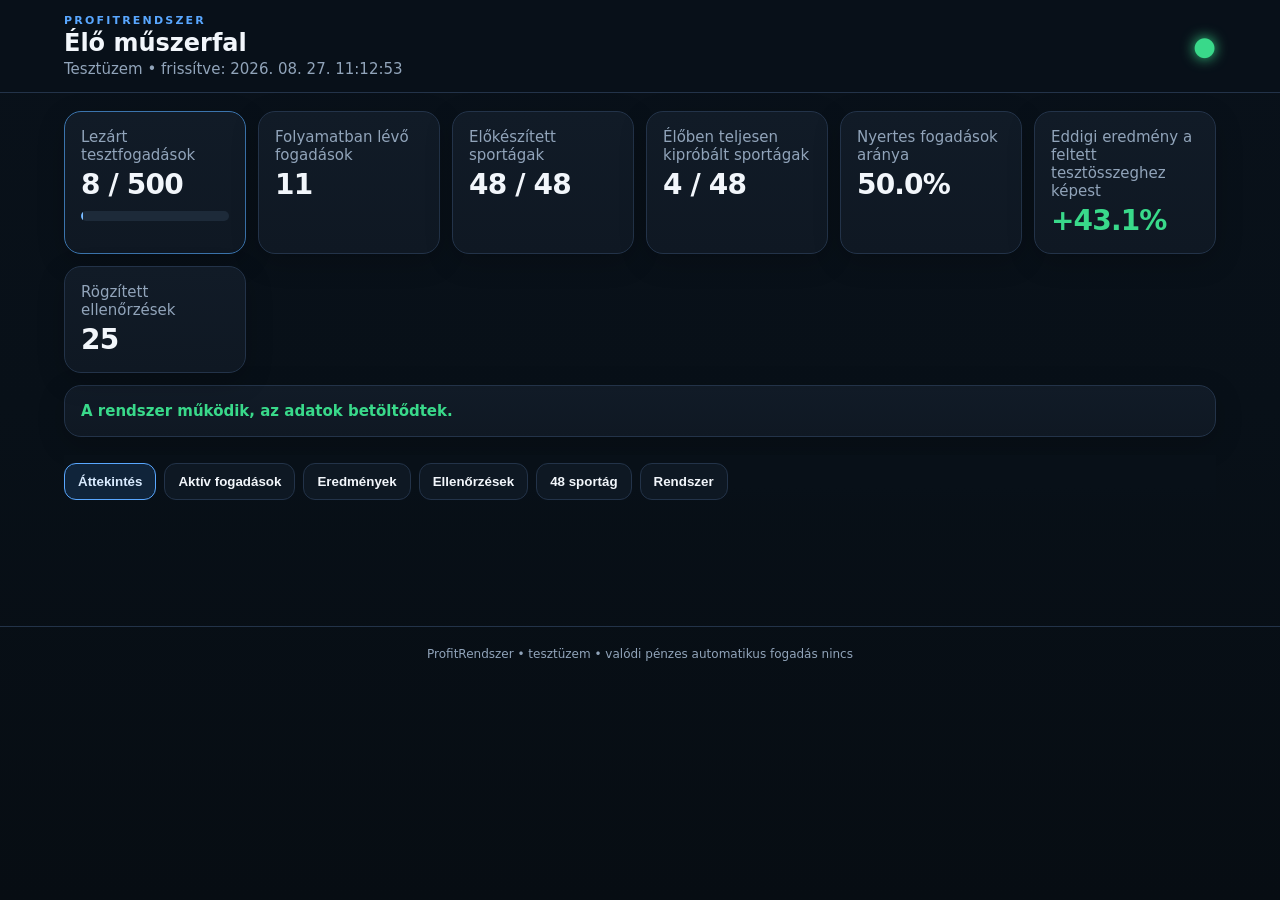
==== index.html @ f00d58d4 "Web műszerfal cache frissítés v6" ====
<!doctype html>
<html lang="hu"><head><meta charset="utf-8"><meta name="viewport" content="width=device-width,initial-scale=1,viewport-fit=cover"><meta name="theme-color" content="#0b1017"><meta name="apple-mobile-web-app-capable" content="yes"><meta name="apple-mobile-web-app-status-bar-style" content="black-translucent"><meta name="apple-mobile-web-app-title" content="ProfitRendszer"><title>ProfitRendszer</title><link rel="manifest" href="manifest.webmanifest"><link rel="stylesheet" href="style.css?v=6"></head><body>
<header class="topbar"><div><div class="eyebrow">PROFITRENDSZER</div><h1>Élő műszerfal</h1><div class="muted">Tesztüzem • <span id="frissites">adatok betöltése…</span></div></div><div id="rendszerjelzo" class="statusdot">●</div></header><main>
<section class="hero active" id="attekintes"><div class="grid stats"><div class="card accent"><div class="muted">Lezárt tesztfogadások</div><div class="value" id="minta">0 / 500</div><div class="bar"><i id="bar" style="width:0%"></i></div></div><div class="card"><div class="muted">Folyamatban lévő fogadások</div><div class="value" id="nyitott">0</div></div><div class="card"><div class="muted">Előkészített sportágak</div><div class="value" id="sport48">48 / 48</div></div><div class="card"><div class="muted">Élőben teljesen kipróbált sportágak</div><div class="value" id="sportelo">2 / 48</div></div><div class="card"><div class="muted">Nyertes fogadások aránya</div><div class="value" id="talalat">–</div></div><div class="card"><div class="muted">Eddigi eredmény a feltett tesztösszeghez képest</div><div class="value" id="penz">–</div></div><div class="card"><div class="muted">Rögzített ellenőrzések</div><div class="value" id="meresdb">0</div></div></div><div class="card notice" id="foallapot">Adatok betöltése…</div></section>
<nav class="tabs"><button class="active" data-tab="attekintes">Áttekintés</button><button data-tab="mai">Aktív fogadások</button><button data-tab="eredmeny">Eredmények</button><button data-tab="ido">Ellenőrzések</button><button data-tab="sportok">48 sportág</button><button data-tab="rendszer">Rendszer</button></nav>
<section id="mai"><div class="sectionhead"><h2>Aktív tesztfogadások</h2></div><div id="kartyak" class="bets"></div></section>
<section id="eredmeny"><div class="grid"><div class="card"><div class="muted">Nyertes</div><div class="value ok" id="nyert">0</div></div><div class="card"><div class="muted">Vesztes</div><div class="value bad" id="vesztett">0</div></div><div class="card"><div class="muted">Lezárt</div><div class="value" id="lezart">0</div></div><div class="card"><div class="muted">Még szükséges az 500-hoz</div><div class="value" id="hatra">500</div></div></div><div class="card spaced"><h2>500 fogadásos próba</h2><p class="muted" id="validacio"></p></div><div class="card spaced"><h2>Lezárt tesztfogadások</h2><div id="lezartlista"></div></div></section>
<section id="ido"><div class="card"><h2>Ellenőrzések a kezdés előtt</h2><div class="timeline" id="timeline"></div><p class="muted mini" id="meresosszefoglalo"></p><div id="mereslista"></div></div></section>
<section id="sportok"><div class="card"><h2>48 sportág készültsége</h2><div id="sportosszefoglalo" class="grid"></div><div id="sportlista48"></div></div></section>
<section id="rendszer"><div class="grid"><div class="card"><h2>Rendszer állapota</h2><div class="value ok" id="statusz">BETÖLTÉS</div><p class="muted" id="megjegyzes"></p></div><div class="card"><h2>A próbában már szereplő sportágak</h2><div class="value" id="sportdb">0</div><p class="muted" id="sportlista"></p></div><div class="card"><h2>Adatok ellenőrzése</h2><div class="value" id="integritas">–</div><p class="muted" id="integritasinfo">Ellenőrzés folyamatban.</p></div><div class="card"><h2>Adatok egyezése</h2><div class="value" id="szamlalo">–</div><p class="muted">A két független számlálás összehasonlítása.</p></div></div></section></main><footer>ProfitRendszer • tesztüzem • valódi pénzes automatikus fogadás nincs</footer><script src="app.js?v=6"></script><script src="ui.js?v=6"></script></body></html>
---- style.css ----
:root{--bg:#081018;--panel:#111b27;--panel2:#0d1620;--line:#233349;--text:#f2f6fb;--muted:#91a4ba;--ok:#39d98a;--bad:#ff6b7a;--accent:#59a7ff;--warn:#ffc861}*{box-sizing:border-box}html{background:var(--bg)}body{margin:0;background:linear-gradient(180deg,#09111a 0,#081018 45%,#070d13 100%);color:var(--text);font:15px system-ui,-apple-system,BlinkMacSystemFont,"Segoe UI",Arial,sans-serif;min-height:100vh}.topbar{position:sticky;top:0;z-index:20;padding:calc(14px + env(safe-area-inset-top)) 5% 14px;background:#09111af2;border-bottom:1px solid var(--line);backdrop-filter:blur(14px);display:flex;justify-content:space-between;gap:20px;align-items:center}.eyebrow{font-size:11px;letter-spacing:.2em;color:var(--accent);font-weight:800}.topbar h1{margin:2px 0 3px;font-size:24px}.statusdot{font-size:26px;color:var(--ok);filter:drop-shadow(0 0 7px currentColor)}main{max-width:1280px;margin:auto;padding:18px 5% 100px}h2,h3{margin-top:0}.muted{color:var(--muted)}.mini{font-size:12px}.grid{display:grid;grid-template-columns:repeat(auto-fit,minmax(180px,1fr));gap:12px}.card,.bet{background:linear-gradient(180deg,var(--panel),#0f1823);border:1px solid var(--line);border-radius:17px;padding:16px;box-shadow:0 8px 28px #0003}.card.accent{border-color:#3b74ad}.value{font-size:28px;font-weight:850;letter-spacing:-.03em;margin-top:4px}.ok{color:var(--ok)}.bad{color:var(--bad)}.warn{color:var(--warn)}.bar{height:10px;background:#1d2a39;border-radius:20px;overflow:hidden;margin-top:10px}.bar i{display:block;height:100%;background:linear-gradient(90deg,var(--accent),#8cc7ff);width:0}.notice{margin-top:12px;font-weight:700}.tabs{position:sticky;top:92px;z-index:10;display:flex;gap:8px;overflow:auto;margin:18px 0;padding:8px 0;background:linear-gradient(180deg,var(--bg) 60%,transparent);scrollbar-width:none}.tabs::-webkit-scrollbar{display:none}button{border:1px solid var(--line);background:#0e1823;color:var(--text);border-radius:12px;padding:10px 13px;white-space:nowrap;cursor:pointer;font-weight:700}button.active{border-color:var(--accent);color:#d9ebff;background:#10243a}section{display:none}section.active{display:block}.sectionhead{display:flex;align-items:end;justify-content:space-between;gap:20px;margin-bottom:12px}.sectionhead h2{margin:0}.bets{display:grid;grid-template-columns:repeat(auto-fit,minmax(290px,1fr));gap:12px}.facts{display:grid;grid-template-columns:repeat(2,minmax(0,1fr));gap:8px}.fact{background:var(--panel2);border:1px solid #1d2a39;border-radius:11px;padding:9px;color:var(--muted)}.fact b{display:block;font-size:16px;color:var(--text);margin-top:2px;overflow-wrap:anywhere}.pill{display:inline-block;padding:4px 8px;border-radius:20px;background:#1a293a;font-size:12px;margin:2px}.rank{float:right;background:var(--accent);color:#07101b;border-radius:20px;padding:5px 10px;font-weight:900}.timeline{display:grid;grid-template-columns:repeat(7,1fr);gap:6px;margin:12px 0}.tp{text-align:center;background:var(--panel2);border:1px solid var(--line);border-radius:10px;padding:10px 3px}.tp.have{border-color:var(--ok);box-shadow:inset 0 0 0 1px #39d98a30}.empty{padding:30px;text-align:center;color:var(--muted)}details{margin:8px 0;background:var(--panel2);border:1px solid #1e2c3c;border-radius:11px;padding:10px}summary{cursor:pointer;font-weight:750}.spaced{margin-top:12px}.sportfilters{display:flex;gap:7px;overflow:auto;margin:14px 0 8px}.sportrow.hidden{display:none}footer{padding:20px 5% calc(20px + env(safe-area-inset-bottom));text-align:center;color:var(--muted);font-size:12px;border-top:1px solid var(--line)}@media(max-width:700px){main{padding-left:14px;padding-right:14px}.topbar{padding-left:14px;padding-right:14px}.topbar h1{font-size:21px}.tabs{top:85px}.value{font-size:24px}.stats{grid-template-columns:repeat(2,minmax(0,1fr))}.timeline{grid-template-columns:repeat(4,1fr)}.facts{grid-template-columns:1fr 1fr}.sectionhead{display:block}.sectionhead .muted{display:block;margin-top:4px}}@media(max-width:390px){.facts{grid-template-columns:1fr}.stats{grid-template-columns:1fr 1fr}.value{font-size:22px}}
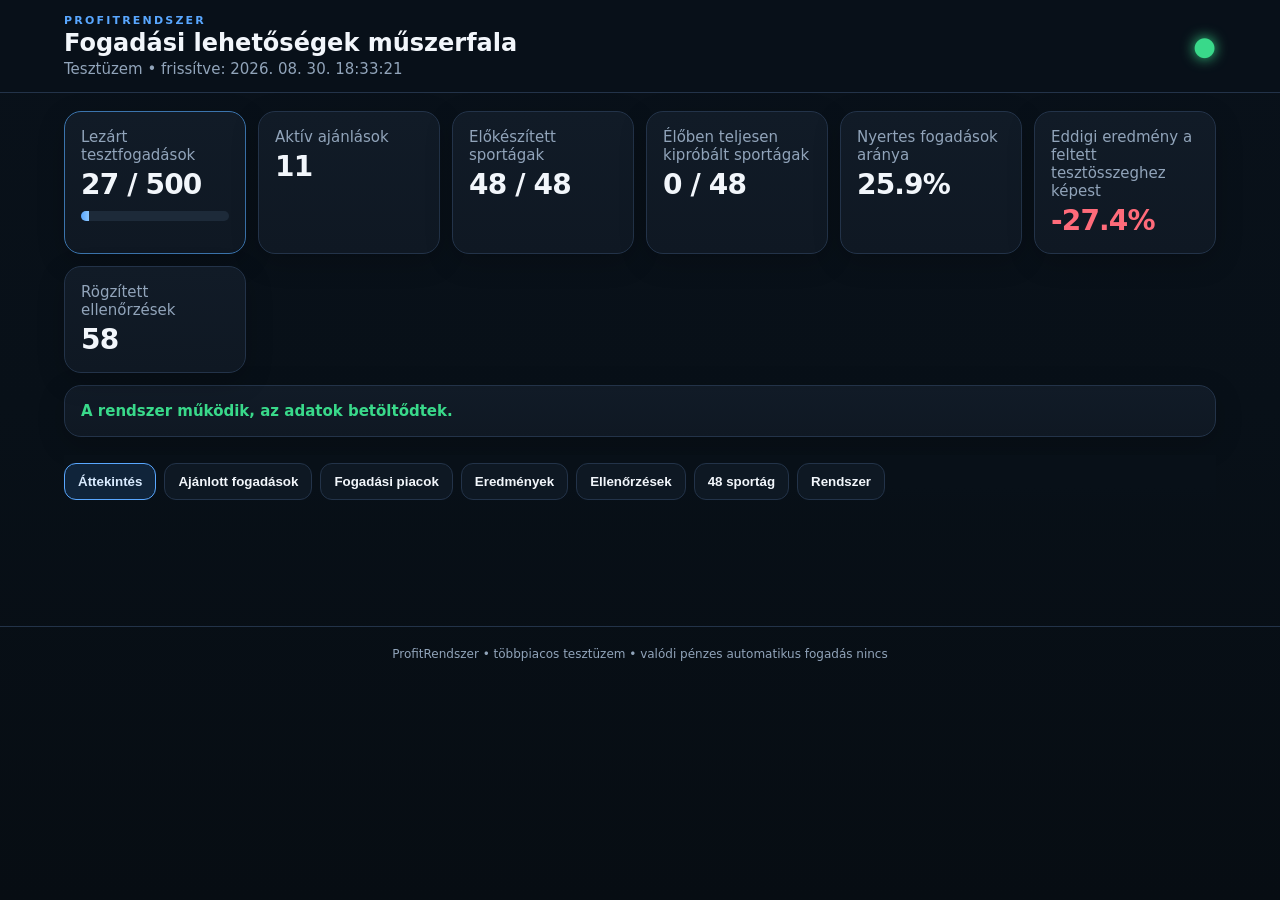
==== commit 489c4487: "Műszerfal átállítása többpiacos fogadási nézetre" ====
--- a/index.html
+++ b/index.html
@@ -1,10 +1,11 @@
 <!doctype html>
 <html lang="hu"><head><meta charset="utf-8"><meta name="viewport" content="width=device-width,initial-scale=1,viewport-fit=cover"><meta name="theme-color" content="#0b1017"><meta name="apple-mobile-web-app-capable" content="yes"><meta name="apple-mobile-web-app-status-bar-style" content="black-translucent"><meta name="apple-mobile-web-app-title" content="ProfitRendszer"><title>ProfitRendszer</title><link rel="manifest" href="manifest.webmanifest"><link rel="stylesheet" href="style.css?v=6"></head><body>
-<header class="topbar"><div><div class="eyebrow">PROFITRENDSZER</div><h1>Élő műszerfal</h1><div class="muted">Tesztüzem • <span id="frissites">adatok betöltése…</span></div></div><div id="rendszerjelzo" class="statusdot">●</div></header><main>
-<section class="hero active" id="attekintes"><div class="grid stats"><div class="card accent"><div class="muted">Lezárt tesztfogadások</div><div class="value" id="minta">0 / 500</div><div class="bar"><i id="bar" style="width:0%"></i></div></div><div class="card"><div class="muted">Folyamatban lévő fogadások</div><div class="value" id="nyitott">0</div></div><div class="card"><div class="muted">Előkészített sportágak</div><div class="value" id="sport48">48 / 48</div></div><div class="card"><div class="muted">Élőben teljesen kipróbált sportágak</div><div class="value" id="sportelo">2 / 48</div></div><div class="card"><div class="muted">Nyertes fogadások aránya</div><div class="value" id="talalat">–</div></div><div class="card"><div class="muted">Eddigi eredmény a feltett tesztösszeghez képest</div><div class="value" id="penz">–</div></div><div class="card"><div class="muted">Rögzített ellenőrzések</div><div class="value" id="meresdb">0</div></div></div><div class="card notice" id="foallapot">Adatok betöltése…</div></section>
-<nav class="tabs"><button class="active" data-tab="attekintes">Áttekintés</button><button data-tab="mai">Aktív fogadások</button><button data-tab="eredmeny">Eredmények</button><button data-tab="ido">Ellenőrzések</button><button data-tab="sportok">48 sportág</button><button data-tab="rendszer">Rendszer</button></nav>
-<section id="mai"><div class="sectionhead"><h2>Aktív tesztfogadások</h2></div><div id="kartyak" class="bets"></div></section>
+<header class="topbar"><div><div class="eyebrow">PROFITRENDSZER</div><h1>Fogadási lehetőségek műszerfala</h1><div class="muted">Tesztüzem • <span id="frissites">adatok betöltése…</span></div></div><div id="rendszerjelzo" class="statusdot">●</div></header><main>
+<section class="hero active" id="attekintes"><div class="grid stats"><div class="card accent"><div class="muted">Lezárt tesztfogadások</div><div class="value" id="minta">0 / 500</div><div class="bar"><i id="bar" style="width:0%"></i></div></div><div class="card"><div class="muted">Aktív ajánlások</div><div class="value" id="nyitott">0</div></div><div class="card"><div class="muted">Előkészített sportágak</div><div class="value" id="sport48">48 / 48</div></div><div class="card"><div class="muted">Élőben teljesen kipróbált sportágak</div><div class="value" id="sportelo">2 / 48</div></div><div class="card"><div class="muted">Nyertes fogadások aránya</div><div class="value" id="talalat">–</div></div><div class="card"><div class="muted">Eddigi eredmény a feltett tesztösszeghez képest</div><div class="value" id="penz">–</div></div><div class="card"><div class="muted">Rögzített ellenőrzések</div><div class="value" id="meresdb">0</div></div></div><div class="card notice" id="foallapot">Adatok betöltése…</div></section>
+<nav class="tabs"><button class="active" data-tab="attekintes">Áttekintés</button><button data-tab="mai">Ajánlott fogadások</button><button data-tab="piacok">Fogadási piacok</button><button data-tab="eredmeny">Eredmények</button><button data-tab="ido">Ellenőrzések</button><button data-tab="sportok">48 sportág</button><button data-tab="rendszer">Rendszer</button></nav>
+<section id="mai"><div class="sectionhead"><h2>Legjobb jelenlegi fogadási lehetőségek</h2><p class="muted">Nem csak a győztest keressük: a rendszer az elérhető piacokat egymással is összehasonlítja.</p></div><div id="kartyak" class="bets"></div></section>
+<section id="piacok"><div class="card"><h2>Vizsgált fogadási formák</h2><p class="muted">A cél, hogy eseményenként minden megfelelő adattal rendelkező Tippmix-piacot értékeljünk és rangsoroljunk.</p><div class="grid"><div class="card"><h3>Győztes és hendikep</h3><p class="muted">1X2, kétesély, döntetlennél tét vissza, európai és ázsiai hendikep, pont-/gól-/játék-/szett-hendikep.</p></div><div class="card"><h3>Gólok, pontok, szettek</h3><p class="muted">Összesített és csapat over/under, pontos tartományok, félidő/negyed/szett piacok.</p></div><div class="card"><h3>Csapatstatisztikák</h3><p class="muted">Szögletek, lapok, lövések, kaput eltaláló lövések és más sportágspecifikus mutatók.</p></div><div class="card"><h3>Játékosfogadások</h3><p class="muted">Gól, pont, lövés, assziszt, lepattanó, ász és az adott sporthoz elérhető játékospiacok.</p></div><div class="card"><h3>Időszakos piacok</h3><p class="muted">Első félidő, negyed, harmad, szett, játékrész és ezek külön hendikep/összpont piacai.</p></div><div class="card"><h3>Fogadáskészítő</h3><p class="muted">Csak akkor, ha az összekapcsolt piacok egymásra hatását is megbízhatóan tudjuk számolni.</p></div></div></div></section>
 <section id="eredmeny"><div class="grid"><div class="card"><div class="muted">Nyertes</div><div class="value ok" id="nyert">0</div></div><div class="card"><div class="muted">Vesztes</div><div class="value bad" id="vesztett">0</div></div><div class="card"><div class="muted">Lezárt</div><div class="value" id="lezart">0</div></div><div class="card"><div class="muted">Még szükséges az 500-hoz</div><div class="value" id="hatra">500</div></div></div><div class="card spaced"><h2>500 fogadásos próba</h2><p class="muted" id="validacio"></p></div><div class="card spaced"><h2>Lezárt tesztfogadások</h2><div id="lezartlista"></div></div></section>
 <section id="ido"><div class="card"><h2>Ellenőrzések a kezdés előtt</h2><div class="timeline" id="timeline"></div><p class="muted mini" id="meresosszefoglalo"></p><div id="mereslista"></div></div></section>
 <section id="sportok"><div class="card"><h2>48 sportág készültsége</h2><div id="sportosszefoglalo" class="grid"></div><div id="sportlista48"></div></div></section>
-<section id="rendszer"><div class="grid"><div class="card"><h2>Rendszer állapota</h2><div class="value ok" id="statusz">BETÖLTÉS</div><p class="muted" id="megjegyzes"></p></div><div class="card"><h2>A próbában már szereplő sportágak</h2><div class="value" id="sportdb">0</div><p class="muted" id="sportlista"></p></div><div class="card"><h2>Adatok ellenőrzése</h2><div class="value" id="integritas">–</div><p class="muted" id="integritasinfo">Ellenőrzés folyamatban.</p></div><div class="card"><h2>Adatok egyezése</h2><div class="value" id="szamlalo">–</div><p class="muted">A két független számlálás összehasonlítása.</p></div></div></section></main><footer>ProfitRendszer • tesztüzem • valódi pénzes automatikus fogadás nincs</footer><script src="app.js?v=6"></script><script src="ui.js?v=6"></script></body></html>+<section id="rendszer"><div class="grid"><div class="card"><h2>Rendszer állapota</h2><div class="value ok" id="statusz">BETÖLTÉS</div><p class="muted" id="megjegyzes"></p></div><div class="card"><h2>A próbában már szereplő sportágak</h2><div class="value" id="sportdb">0</div><p class="muted" id="sportlista"></p></div><div class="card"><h2>Adatok ellenőrzése</h2><div class="value" id="integritas">–</div><p class="muted" id="integritasinfo">Ellenőrzés folyamatban.</p></div><div class="card"><h2>Adatok egyezése</h2><div class="value" id="szamlalo">–</div><p class="muted">A két független számlálás összehasonlítása.</p></div></div></section></main><footer>ProfitRendszer • többpiacos tesztüzem • valódi pénzes automatikus fogadás nincs</footer><script src="app.js?v=7"></script><script src="ui.js?v=7"></script></body></html>
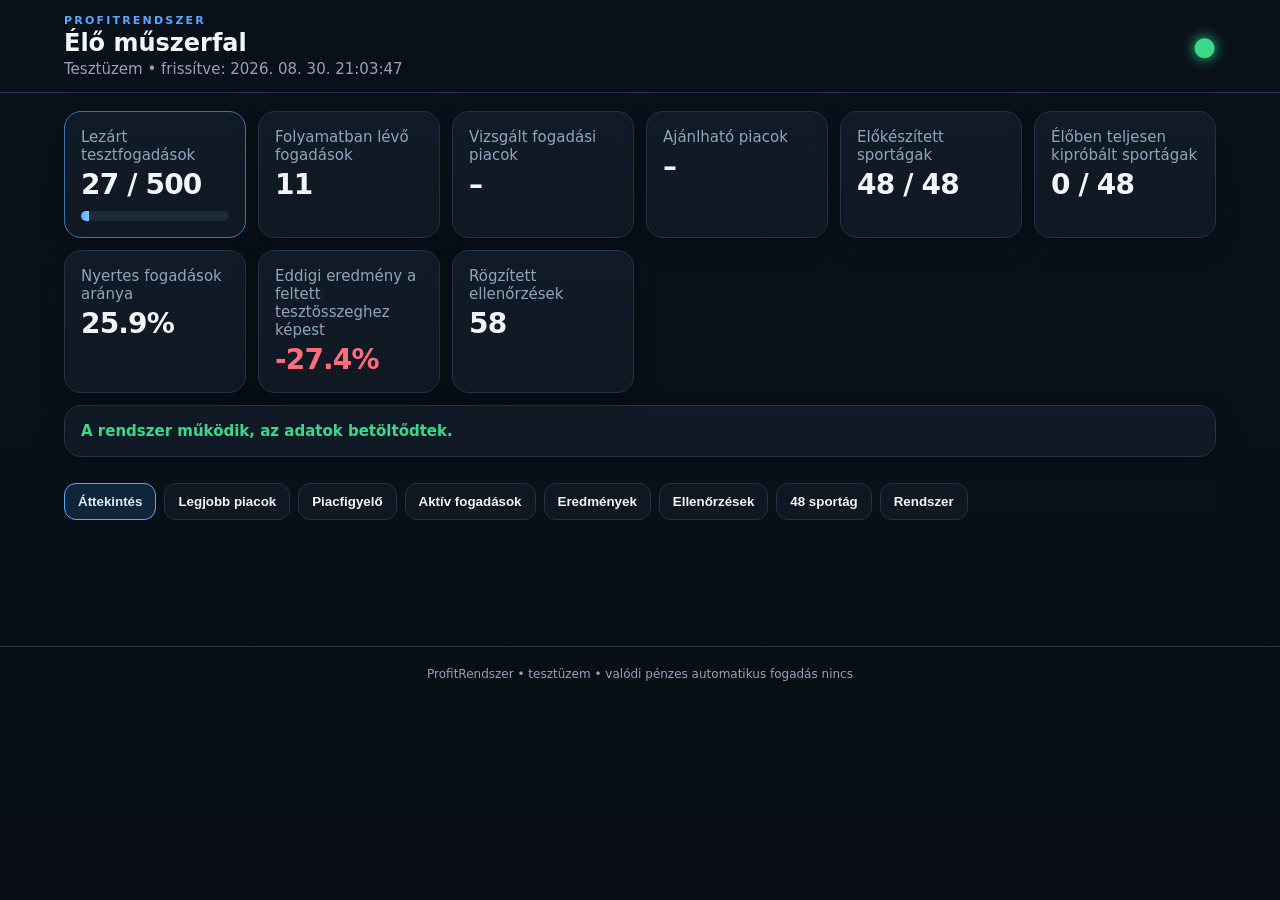
==== commit 462a60d7: "Műszerfal kibővítése többpiacos ajánlásokkal" ====
--- a/index.html
+++ b/index.html
@@ -1,11 +1,12 @@
 <!doctype html>
-<html lang="hu"><head><meta charset="utf-8"><meta name="viewport" content="width=device-width,initial-scale=1,viewport-fit=cover"><meta name="theme-color" content="#0b1017"><meta name="apple-mobile-web-app-capable" content="yes"><meta name="apple-mobile-web-app-status-bar-style" content="black-translucent"><meta name="apple-mobile-web-app-title" content="ProfitRendszer"><title>ProfitRendszer</title><link rel="manifest" href="manifest.webmanifest"><link rel="stylesheet" href="style.css?v=6"></head><body>
-<header class="topbar"><div><div class="eyebrow">PROFITRENDSZER</div><h1>Fogadási lehetőségek műszerfala</h1><div class="muted">Tesztüzem • <span id="frissites">adatok betöltése…</span></div></div><div id="rendszerjelzo" class="statusdot">●</div></header><main>
-<section class="hero active" id="attekintes"><div class="grid stats"><div class="card accent"><div class="muted">Lezárt tesztfogadások</div><div class="value" id="minta">0 / 500</div><div class="bar"><i id="bar" style="width:0%"></i></div></div><div class="card"><div class="muted">Aktív ajánlások</div><div class="value" id="nyitott">0</div></div><div class="card"><div class="muted">Előkészített sportágak</div><div class="value" id="sport48">48 / 48</div></div><div class="card"><div class="muted">Élőben teljesen kipróbált sportágak</div><div class="value" id="sportelo">2 / 48</div></div><div class="card"><div class="muted">Nyertes fogadások aránya</div><div class="value" id="talalat">–</div></div><div class="card"><div class="muted">Eddigi eredmény a feltett tesztösszeghez képest</div><div class="value" id="penz">–</div></div><div class="card"><div class="muted">Rögzített ellenőrzések</div><div class="value" id="meresdb">0</div></div></div><div class="card notice" id="foallapot">Adatok betöltése…</div></section>
-<nav class="tabs"><button class="active" data-tab="attekintes">Áttekintés</button><button data-tab="mai">Ajánlott fogadások</button><button data-tab="piacok">Fogadási piacok</button><button data-tab="eredmeny">Eredmények</button><button data-tab="ido">Ellenőrzések</button><button data-tab="sportok">48 sportág</button><button data-tab="rendszer">Rendszer</button></nav>
-<section id="mai"><div class="sectionhead"><h2>Legjobb jelenlegi fogadási lehetőségek</h2><p class="muted">Nem csak a győztest keressük: a rendszer az elérhető piacokat egymással is összehasonlítja.</p></div><div id="kartyak" class="bets"></div></section>
-<section id="piacok"><div class="card"><h2>Vizsgált fogadási formák</h2><p class="muted">A cél, hogy eseményenként minden megfelelő adattal rendelkező Tippmix-piacot értékeljünk és rangsoroljunk.</p><div class="grid"><div class="card"><h3>Győztes és hendikep</h3><p class="muted">1X2, kétesély, döntetlennél tét vissza, európai és ázsiai hendikep, pont-/gól-/játék-/szett-hendikep.</p></div><div class="card"><h3>Gólok, pontok, szettek</h3><p class="muted">Összesített és csapat over/under, pontos tartományok, félidő/negyed/szett piacok.</p></div><div class="card"><h3>Csapatstatisztikák</h3><p class="muted">Szögletek, lapok, lövések, kaput eltaláló lövések és más sportágspecifikus mutatók.</p></div><div class="card"><h3>Játékosfogadások</h3><p class="muted">Gól, pont, lövés, assziszt, lepattanó, ász és az adott sporthoz elérhető játékospiacok.</p></div><div class="card"><h3>Időszakos piacok</h3><p class="muted">Első félidő, negyed, harmad, szett, játékrész és ezek külön hendikep/összpont piacai.</p></div><div class="card"><h3>Fogadáskészítő</h3><p class="muted">Csak akkor, ha az összekapcsolt piacok egymásra hatását is megbízhatóan tudjuk számolni.</p></div></div></div></section>
+<html lang="hu"><head><meta charset="utf-8"><meta name="viewport" content="width=device-width,initial-scale=1,viewport-fit=cover"><meta name="theme-color" content="#0b1017"><meta name="apple-mobile-web-app-capable" content="yes"><meta name="apple-mobile-web-app-status-bar-style" content="black-translucent"><meta name="apple-mobile-web-app-title" content="ProfitRendszer"><title>ProfitRendszer</title><link rel="manifest" href="manifest.webmanifest"><link rel="stylesheet" href="style.css?v=7"></head><body>
+<header class="topbar"><div><div class="eyebrow">PROFITRENDSZER</div><h1>Élő műszerfal</h1><div class="muted">Tesztüzem • <span id="frissites">adatok betöltése…</span></div></div><div id="rendszerjelzo" class="statusdot">●</div></header><main>
+<section class="hero active" id="attekintes"><div class="grid stats"><div class="card accent"><div class="muted">Lezárt tesztfogadások</div><div class="value" id="minta">0 / 500</div><div class="bar"><i id="bar" style="width:0%"></i></div></div><div class="card"><div class="muted">Folyamatban lévő fogadások</div><div class="value" id="nyitott">0</div></div><div class="card"><div class="muted">Vizsgált fogadási piacok</div><div class="value" id="piacdb">–</div></div><div class="card"><div class="muted">Ajánlható piacok</div><div class="value" id="ajanlhatoDb">–</div></div><div class="card"><div class="muted">Előkészített sportágak</div><div class="value" id="sport48">48 / 48</div></div><div class="card"><div class="muted">Élőben teljesen kipróbált sportágak</div><div class="value" id="sportelo">2 / 48</div></div><div class="card"><div class="muted">Nyertes fogadások aránya</div><div class="value" id="talalat">–</div></div><div class="card"><div class="muted">Eddigi eredmény a feltett tesztösszeghez képest</div><div class="value" id="penz">–</div></div><div class="card"><div class="muted">Rögzített ellenőrzések</div><div class="value" id="meresdb">0</div></div></div><div class="card notice" id="foallapot">Adatok betöltése…</div></section>
+<nav class="tabs"><button class="active" data-tab="attekintes">Áttekintés</button><button data-tab="ajanlasok">Legjobb piacok</button><button data-tab="piacok">Piacfigyelő</button><button data-tab="mai">Aktív fogadások</button><button data-tab="eredmeny">Eredmények</button><button data-tab="ido">Ellenőrzések</button><button data-tab="sportok">48 sportág</button><button data-tab="rendszer">Rendszer</button></nav>
+<section id="ajanlasok"><div class="sectionhead"><h2>Legjobb fogadási lehetőségek</h2></div><div class="card"><p class="muted">Itt nem csak a győztes piac jelenik meg. A rendszer a rendelkezésre álló hendikep-, gól/pont-, szöglet-, lap-, játékos- és egyéb piacokat egymással is összehasonlítja.</p></div><div id="ajanlasKartyak" class="bets"></div></section>
+<section id="piacok"><div class="sectionhead"><h2>Piacfigyelő</h2></div><div class="grid"><div class="card"><div class="muted">Összes vizsgált piac</div><div class="value" id="piacOsszes">–</div></div><div class="card"><div class="muted">Megfelelő adatú piac</div><div class="value" id="piacAdatos">–</div></div><div class="card"><div class="muted">Biztonsági okból kizárt</div><div class="value" id="piacKizart">–</div></div><div class="card"><div class="muted">Ajánlható</div><div class="value ok" id="piacAjanlhato">–</div></div></div><div class="card spaced"><h2>Fogadási formák</h2><div id="piacKategoriak"></div></div><div class="card spaced"><h2>Kizárások és figyelmeztetések</h2><div id="piacHibak"></div></div></section>
+<section id="mai"><div class="sectionhead"><h2>Aktív tesztfogadások</h2></div><div id="kartyak" class="bets"></div></section>
 <section id="eredmeny"><div class="grid"><div class="card"><div class="muted">Nyertes</div><div class="value ok" id="nyert">0</div></div><div class="card"><div class="muted">Vesztes</div><div class="value bad" id="vesztett">0</div></div><div class="card"><div class="muted">Lezárt</div><div class="value" id="lezart">0</div></div><div class="card"><div class="muted">Még szükséges az 500-hoz</div><div class="value" id="hatra">500</div></div></div><div class="card spaced"><h2>500 fogadásos próba</h2><p class="muted" id="validacio"></p></div><div class="card spaced"><h2>Lezárt tesztfogadások</h2><div id="lezartlista"></div></div></section>
 <section id="ido"><div class="card"><h2>Ellenőrzések a kezdés előtt</h2><div class="timeline" id="timeline"></div><p class="muted mini" id="meresosszefoglalo"></p><div id="mereslista"></div></div></section>
 <section id="sportok"><div class="card"><h2>48 sportág készültsége</h2><div id="sportosszefoglalo" class="grid"></div><div id="sportlista48"></div></div></section>
-<section id="rendszer"><div class="grid"><div class="card"><h2>Rendszer állapota</h2><div class="value ok" id="statusz">BETÖLTÉS</div><p class="muted" id="megjegyzes"></p></div><div class="card"><h2>A próbában már szereplő sportágak</h2><div class="value" id="sportdb">0</div><p class="muted" id="sportlista"></p></div><div class="card"><h2>Adatok ellenőrzése</h2><div class="value" id="integritas">–</div><p class="muted" id="integritasinfo">Ellenőrzés folyamatban.</p></div><div class="card"><h2>Adatok egyezése</h2><div class="value" id="szamlalo">–</div><p class="muted">A két független számlálás összehasonlítása.</p></div></div></section></main><footer>ProfitRendszer • többpiacos tesztüzem • valódi pénzes automatikus fogadás nincs</footer><script src="app.js?v=7"></script><script src="ui.js?v=7"></script></body></html>+<section id="rendszer"><div class="grid"><div class="card"><h2>Rendszer állapota</h2><div class="value ok" id="statusz">BETÖLTÉS</div><p class="muted" id="megjegyzes"></p></div><div class="card"><h2>A próbában már szereplő sportágak</h2><div class="value" id="sportdb">0</div><p class="muted" id="sportlista"></p></div><div class="card"><h2>Adatok ellenőrzése</h2><div class="value" id="integritas">–</div><p class="muted" id="integritasinfo">Ellenőrzés folyamatban.</p></div><div class="card"><h2>Adatok egyezése</h2><div class="value" id="szamlalo">–</div><p class="muted">A két független számlálás összehasonlítása.</p></div></div></section></main><footer>ProfitRendszer • tesztüzem • valódi pénzes automatikus fogadás nincs</footer><script src="app.js?v=7"></script><script src="markets.js?v=1"></script><script src="ui.js?v=7"></script></body></html>
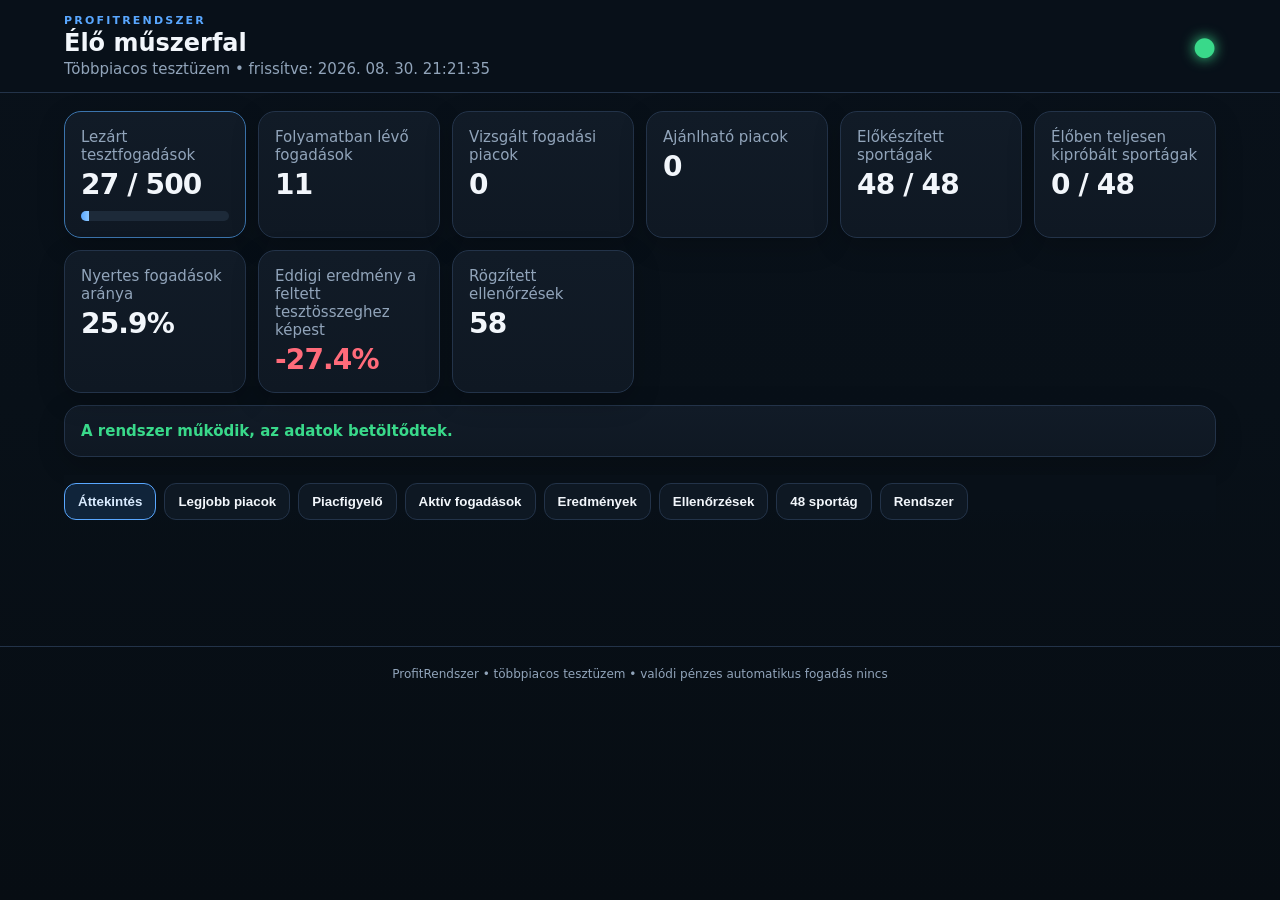
==== commit 2bc4fac3: "Webes műszerfal v8 szinkron" ====
--- a/index.html
+++ b/index.html
@@ -1,12 +1,12 @@
 <!doctype html>
-<html lang="hu"><head><meta charset="utf-8"><meta name="viewport" content="width=device-width,initial-scale=1,viewport-fit=cover"><meta name="theme-color" content="#0b1017"><meta name="apple-mobile-web-app-capable" content="yes"><meta name="apple-mobile-web-app-status-bar-style" content="black-translucent"><meta name="apple-mobile-web-app-title" content="ProfitRendszer"><title>ProfitRendszer</title><link rel="manifest" href="manifest.webmanifest"><link rel="stylesheet" href="style.css?v=7"></head><body>
-<header class="topbar"><div><div class="eyebrow">PROFITRENDSZER</div><h1>Élő műszerfal</h1><div class="muted">Tesztüzem • <span id="frissites">adatok betöltése…</span></div></div><div id="rendszerjelzo" class="statusdot">●</div></header><main>
+<html lang="hu"><head><meta charset="utf-8"><meta name="viewport" content="width=device-width,initial-scale=1,viewport-fit=cover"><meta name="theme-color" content="#0b1017"><meta name="apple-mobile-web-app-capable" content="yes"><meta name="apple-mobile-web-app-status-bar-style" content="black-translucent"><meta name="apple-mobile-web-app-title" content="ProfitRendszer"><title>ProfitRendszer</title><link rel="manifest" href="manifest.webmanifest"><link rel="stylesheet" href="style.css?v=8"></head><body>
+<header class="topbar"><div><div class="eyebrow">PROFITRENDSZER</div><h1>Élő műszerfal</h1><div class="muted">Többpiacos tesztüzem • <span id="frissites">adatok betöltése…</span></div></div><div id="rendszerjelzo" class="statusdot">●</div></header><main>
 <section class="hero active" id="attekintes"><div class="grid stats"><div class="card accent"><div class="muted">Lezárt tesztfogadások</div><div class="value" id="minta">0 / 500</div><div class="bar"><i id="bar" style="width:0%"></i></div></div><div class="card"><div class="muted">Folyamatban lévő fogadások</div><div class="value" id="nyitott">0</div></div><div class="card"><div class="muted">Vizsgált fogadási piacok</div><div class="value" id="piacdb">–</div></div><div class="card"><div class="muted">Ajánlható piacok</div><div class="value" id="ajanlhatoDb">–</div></div><div class="card"><div class="muted">Előkészített sportágak</div><div class="value" id="sport48">48 / 48</div></div><div class="card"><div class="muted">Élőben teljesen kipróbált sportágak</div><div class="value" id="sportelo">2 / 48</div></div><div class="card"><div class="muted">Nyertes fogadások aránya</div><div class="value" id="talalat">–</div></div><div class="card"><div class="muted">Eddigi eredmény a feltett tesztösszeghez képest</div><div class="value" id="penz">–</div></div><div class="card"><div class="muted">Rögzített ellenőrzések</div><div class="value" id="meresdb">0</div></div></div><div class="card notice" id="foallapot">Adatok betöltése…</div></section>
 <nav class="tabs"><button class="active" data-tab="attekintes">Áttekintés</button><button data-tab="ajanlasok">Legjobb piacok</button><button data-tab="piacok">Piacfigyelő</button><button data-tab="mai">Aktív fogadások</button><button data-tab="eredmeny">Eredmények</button><button data-tab="ido">Ellenőrzések</button><button data-tab="sportok">48 sportág</button><button data-tab="rendszer">Rendszer</button></nav>
-<section id="ajanlasok"><div class="sectionhead"><h2>Legjobb fogadási lehetőségek</h2></div><div class="card"><p class="muted">Itt nem csak a győztes piac jelenik meg. A rendszer a rendelkezésre álló hendikep-, gól/pont-, szöglet-, lap-, játékos- és egyéb piacokat egymással is összehasonlítja.</p></div><div id="ajanlasKartyak" class="bets"></div></section>
+<section id="ajanlasok"><div class="sectionhead"><h2>Legjobb fogadási lehetőségek</h2></div><div class="card"><p class="muted">A rendszer nem csak a győztes piacot vizsgálja: hendikep, gól/pont, szöglet, lap, játékos- és más fogadási formák egymással is versenyeznek.</p></div><div id="ajanlasKartyak" class="bets"></div></section>
 <section id="piacok"><div class="sectionhead"><h2>Piacfigyelő</h2></div><div class="grid"><div class="card"><div class="muted">Összes vizsgált piac</div><div class="value" id="piacOsszes">–</div></div><div class="card"><div class="muted">Megfelelő adatú piac</div><div class="value" id="piacAdatos">–</div></div><div class="card"><div class="muted">Biztonsági okból kizárt</div><div class="value" id="piacKizart">–</div></div><div class="card"><div class="muted">Ajánlható</div><div class="value ok" id="piacAjanlhato">–</div></div></div><div class="card spaced"><h2>Fogadási formák</h2><div id="piacKategoriak"></div></div><div class="card spaced"><h2>Kizárások és figyelmeztetések</h2><div id="piacHibak"></div></div></section>
 <section id="mai"><div class="sectionhead"><h2>Aktív tesztfogadások</h2></div><div id="kartyak" class="bets"></div></section>
 <section id="eredmeny"><div class="grid"><div class="card"><div class="muted">Nyertes</div><div class="value ok" id="nyert">0</div></div><div class="card"><div class="muted">Vesztes</div><div class="value bad" id="vesztett">0</div></div><div class="card"><div class="muted">Lezárt</div><div class="value" id="lezart">0</div></div><div class="card"><div class="muted">Még szükséges az 500-hoz</div><div class="value" id="hatra">500</div></div></div><div class="card spaced"><h2>500 fogadásos próba</h2><p class="muted" id="validacio"></p></div><div class="card spaced"><h2>Lezárt tesztfogadások</h2><div id="lezartlista"></div></div></section>
 <section id="ido"><div class="card"><h2>Ellenőrzések a kezdés előtt</h2><div class="timeline" id="timeline"></div><p class="muted mini" id="meresosszefoglalo"></p><div id="mereslista"></div></div></section>
 <section id="sportok"><div class="card"><h2>48 sportág készültsége</h2><div id="sportosszefoglalo" class="grid"></div><div id="sportlista48"></div></div></section>
-<section id="rendszer"><div class="grid"><div class="card"><h2>Rendszer állapota</h2><div class="value ok" id="statusz">BETÖLTÉS</div><p class="muted" id="megjegyzes"></p></div><div class="card"><h2>A próbában már szereplő sportágak</h2><div class="value" id="sportdb">0</div><p class="muted" id="sportlista"></p></div><div class="card"><h2>Adatok ellenőrzése</h2><div class="value" id="integritas">–</div><p class="muted" id="integritasinfo">Ellenőrzés folyamatban.</p></div><div class="card"><h2>Adatok egyezése</h2><div class="value" id="szamlalo">–</div><p class="muted">A két független számlálás összehasonlítása.</p></div></div></section></main><footer>ProfitRendszer • tesztüzem • valódi pénzes automatikus fogadás nincs</footer><script src="app.js?v=7"></script><script src="markets.js?v=1"></script><script src="ui.js?v=7"></script></body></html>+<section id="rendszer"><div class="grid"><div class="card"><h2>Rendszer állapota</h2><div class="value ok" id="statusz">BETÖLTÉS</div><p class="muted" id="megjegyzes"></p></div><div class="card"><h2>A próbában már szereplő sportágak</h2><div class="value" id="sportdb">0</div><p class="muted" id="sportlista"></p></div><div class="card"><h2>Adatok ellenőrzése</h2><div class="value" id="integritas">–</div><p class="muted" id="integritasinfo">Ellenőrzés folyamatban.</p></div><div class="card"><h2>Adatok egyezése</h2><div class="value" id="szamlalo">–</div><p class="muted">A két független számlálás összehasonlítása.</p></div><div class="card"><h2>Műszerfal verzió</h2><div class="value ok">8</div><p class="muted">Többpiacos felület.</p></div></div></section></main><footer>ProfitRendszer • többpiacos tesztüzem • valódi pénzes automatikus fogadás nincs</footer><script src="app.js?v=8"></script><script src="markets.js?v=2"></script><script src="ui.js?v=8"></script></body></html>
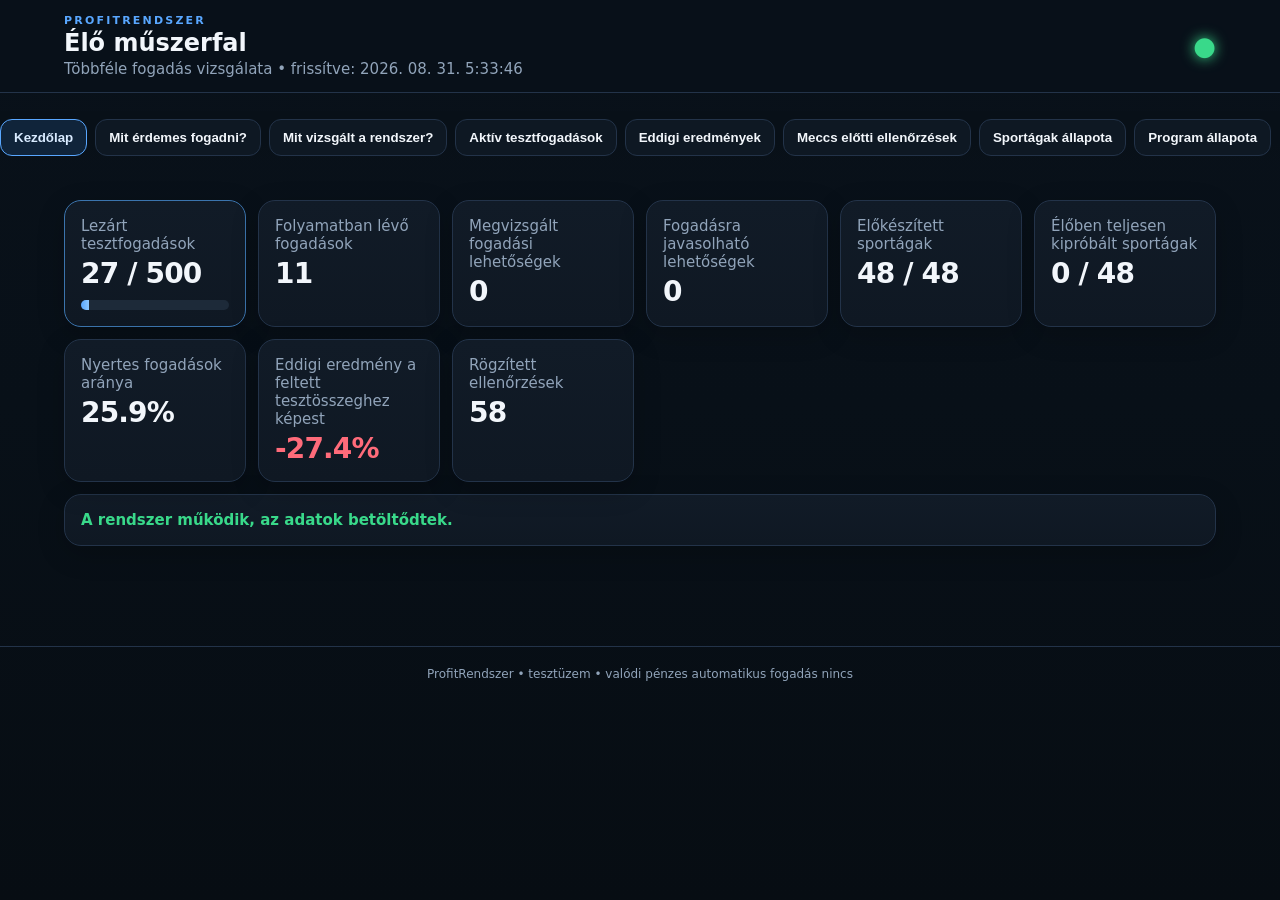
==== commit ecdb1e8a: "Közérthető felső menü és fogadási érték magyarázat" ====
--- a/index.html
+++ b/index.html
@@ -1,12 +1,12 @@
 <!doctype html>
-<html lang="hu"><head><meta charset="utf-8"><meta name="viewport" content="width=device-width,initial-scale=1,viewport-fit=cover"><meta name="theme-color" content="#0b1017"><meta name="apple-mobile-web-app-capable" content="yes"><meta name="apple-mobile-web-app-status-bar-style" content="black-translucent"><meta name="apple-mobile-web-app-title" content="ProfitRendszer"><title>ProfitRendszer</title><link rel="manifest" href="manifest.webmanifest"><link rel="stylesheet" href="style.css?v=8"></head><body>
-<header class="topbar"><div><div class="eyebrow">PROFITRENDSZER</div><h1>Élő műszerfal</h1><div class="muted">Többpiacos tesztüzem • <span id="frissites">adatok betöltése…</span></div></div><div id="rendszerjelzo" class="statusdot">●</div></header><main>
-<section class="hero active" id="attekintes"><div class="grid stats"><div class="card accent"><div class="muted">Lezárt tesztfogadások</div><div class="value" id="minta">0 / 500</div><div class="bar"><i id="bar" style="width:0%"></i></div></div><div class="card"><div class="muted">Folyamatban lévő fogadások</div><div class="value" id="nyitott">0</div></div><div class="card"><div class="muted">Vizsgált fogadási piacok</div><div class="value" id="piacdb">–</div></div><div class="card"><div class="muted">Ajánlható piacok</div><div class="value" id="ajanlhatoDb">–</div></div><div class="card"><div class="muted">Előkészített sportágak</div><div class="value" id="sport48">48 / 48</div></div><div class="card"><div class="muted">Élőben teljesen kipróbált sportágak</div><div class="value" id="sportelo">2 / 48</div></div><div class="card"><div class="muted">Nyertes fogadások aránya</div><div class="value" id="talalat">–</div></div><div class="card"><div class="muted">Eddigi eredmény a feltett tesztösszeghez képest</div><div class="value" id="penz">–</div></div><div class="card"><div class="muted">Rögzített ellenőrzések</div><div class="value" id="meresdb">0</div></div></div><div class="card notice" id="foallapot">Adatok betöltése…</div></section>
-<nav class="tabs"><button class="active" data-tab="attekintes">Áttekintés</button><button data-tab="ajanlasok">Legjobb piacok</button><button data-tab="piacok">Piacfigyelő</button><button data-tab="mai">Aktív fogadások</button><button data-tab="eredmeny">Eredmények</button><button data-tab="ido">Ellenőrzések</button><button data-tab="sportok">48 sportág</button><button data-tab="rendszer">Rendszer</button></nav>
-<section id="ajanlasok"><div class="sectionhead"><h2>Legjobb fogadási lehetőségek</h2></div><div class="card"><p class="muted">A rendszer nem csak a győztes piacot vizsgálja: hendikep, gól/pont, szöglet, lap, játékos- és más fogadási formák egymással is versenyeznek.</p></div><div id="ajanlasKartyak" class="bets"></div></section>
-<section id="piacok"><div class="sectionhead"><h2>Piacfigyelő</h2></div><div class="grid"><div class="card"><div class="muted">Összes vizsgált piac</div><div class="value" id="piacOsszes">–</div></div><div class="card"><div class="muted">Megfelelő adatú piac</div><div class="value" id="piacAdatos">–</div></div><div class="card"><div class="muted">Biztonsági okból kizárt</div><div class="value" id="piacKizart">–</div></div><div class="card"><div class="muted">Ajánlható</div><div class="value ok" id="piacAjanlhato">–</div></div></div><div class="card spaced"><h2>Fogadási formák</h2><div id="piacKategoriak"></div></div><div class="card spaced"><h2>Kizárások és figyelmeztetések</h2><div id="piacHibak"></div></div></section>
+<html lang="hu"><head><meta charset="utf-8"><meta name="viewport" content="width=device-width,initial-scale=1,viewport-fit=cover"><meta name="theme-color" content="#0b1017"><meta name="apple-mobile-web-app-capable" content="yes"><meta name="apple-mobile-web-app-status-bar-style" content="black-translucent"><meta name="apple-mobile-web-app-title" content="ProfitRendszer"><title>ProfitRendszer</title><link rel="manifest" href="manifest.webmanifest"><link rel="stylesheet" href="style.css?v=9"></head><body>
+<header class="topbar"><div><div class="eyebrow">PROFITRENDSZER</div><h1>Élő műszerfal</h1><div class="muted">Többféle fogadás vizsgálata • <span id="frissites">adatok betöltése…</span></div></div><div id="rendszerjelzo" class="statusdot">●</div></header>
+<nav class="tabs"><button class="active" data-tab="attekintes">Kezdőlap</button><button data-tab="ajanlasok">Mit érdemes fogadni?</button><button data-tab="piacok">Mit vizsgált a rendszer?</button><button data-tab="mai">Aktív tesztfogadások</button><button data-tab="eredmeny">Eddigi eredmények</button><button data-tab="ido">Meccs előtti ellenőrzések</button><button data-tab="sportok">Sportágak állapota</button><button data-tab="rendszer">Program állapota</button></nav><main>
+<section class="hero active" id="attekintes"><div class="grid stats"><div class="card accent"><div class="muted">Lezárt tesztfogadások</div><div class="value" id="minta">0 / 500</div><div class="bar"><i id="bar" style="width:0%"></i></div></div><div class="card"><div class="muted">Folyamatban lévő fogadások</div><div class="value" id="nyitott">0</div></div><div class="card"><div class="muted">Megvizsgált fogadási lehetőségek</div><div class="value" id="piacdb">–</div></div><div class="card"><div class="muted">Fogadásra javasolható lehetőségek</div><div class="value" id="ajanlhatoDb">–</div></div><div class="card"><div class="muted">Előkészített sportágak</div><div class="value" id="sport48">48 / 48</div></div><div class="card"><div class="muted">Élőben teljesen kipróbált sportágak</div><div class="value" id="sportelo">2 / 48</div></div><div class="card"><div class="muted">Nyertes fogadások aránya</div><div class="value" id="talalat">–</div></div><div class="card"><div class="muted">Eddigi eredmény a feltett tesztösszeghez képest</div><div class="value" id="penz">–</div></div><div class="card"><div class="muted">Rögzített ellenőrzések</div><div class="value" id="meresdb">0</div></div></div><div class="card notice" id="foallapot">Adatok betöltése…</div></section>
+<section id="ajanlasok"><div class="sectionhead"><h2>Mit érdemes fogadni?</h2></div><div class="card"><p class="muted">A rendszer nem csak azt nézi, ki nyer. Összehasonlítja a győztest, hendikepet, gól/pont határokat, szögleteket, lapokat, játékosfogadásokat és minden olyan fogadási formát, amelyhez elég megbízható adat van.</p></div><div class="card spaced"><h2>Mit jelent a „fogadás várható értéke”?</h2><p><b>Egyszerűen azt mutatja, hogy a szorzó mennyire kedvező ahhoz képest, amekkora esélyt a rendszer számol.</b></p><p class="muted">Példa: ha egy kimenetelre 2,00 a szorzó, az nagyjából 50%-os piaci esélyt jelent. Ha a rendszer megbízható adatokból 60%-os esélyt számol, akkor a fogadás hosszú távon kedvező lehet. Ez nem azt jelenti, hogy az adott fogadás biztosan nyer; azt jelenti, hogy sok hasonló fogadás esetén elméletileg több pénz jöhet vissza, mint amennyit feltettünk. A pozitív érték ezért fontos, de önmagában nem elég: az adatminőségnek és a modell megbízhatóságának is megfelelőnek kell lennie.</p></div><div id="ajanlasKartyak" class="bets"></div></section>
+<section id="piacok"><div class="sectionhead"><h2>Mit vizsgált a rendszer?</h2></div><div class="grid"><div class="card"><div class="muted">Összes megvizsgált lehetőség</div><div class="value" id="piacOsszes">–</div></div><div class="card"><div class="muted">Van hozzá elég adat</div><div class="value" id="piacAdatos">–</div></div><div class="card"><div class="muted">Biztonsági okból kihagyva</div><div class="value" id="piacKizart">–</div></div><div class="card"><div class="muted">Fogadásra javasolható</div><div class="value ok" id="piacAjanlhato">–</div></div></div><div class="card spaced"><h2>Megvizsgált fogadási fajták</h2><div id="piacKategoriak"></div></div><div class="card spaced"><h2>Miért maradt ki valami?</h2><div id="piacHibak"></div></div></section>
 <section id="mai"><div class="sectionhead"><h2>Aktív tesztfogadások</h2></div><div id="kartyak" class="bets"></div></section>
 <section id="eredmeny"><div class="grid"><div class="card"><div class="muted">Nyertes</div><div class="value ok" id="nyert">0</div></div><div class="card"><div class="muted">Vesztes</div><div class="value bad" id="vesztett">0</div></div><div class="card"><div class="muted">Lezárt</div><div class="value" id="lezart">0</div></div><div class="card"><div class="muted">Még szükséges az 500-hoz</div><div class="value" id="hatra">500</div></div></div><div class="card spaced"><h2>500 fogadásos próba</h2><p class="muted" id="validacio"></p></div><div class="card spaced"><h2>Lezárt tesztfogadások</h2><div id="lezartlista"></div></div></section>
-<section id="ido"><div class="card"><h2>Ellenőrzések a kezdés előtt</h2><div class="timeline" id="timeline"></div><p class="muted mini" id="meresosszefoglalo"></p><div id="mereslista"></div></div></section>
-<section id="sportok"><div class="card"><h2>48 sportág készültsége</h2><div id="sportosszefoglalo" class="grid"></div><div id="sportlista48"></div></div></section>
-<section id="rendszer"><div class="grid"><div class="card"><h2>Rendszer állapota</h2><div class="value ok" id="statusz">BETÖLTÉS</div><p class="muted" id="megjegyzes"></p></div><div class="card"><h2>A próbában már szereplő sportágak</h2><div class="value" id="sportdb">0</div><p class="muted" id="sportlista"></p></div><div class="card"><h2>Adatok ellenőrzése</h2><div class="value" id="integritas">–</div><p class="muted" id="integritasinfo">Ellenőrzés folyamatban.</p></div><div class="card"><h2>Adatok egyezése</h2><div class="value" id="szamlalo">–</div><p class="muted">A két független számlálás összehasonlítása.</p></div><div class="card"><h2>Műszerfal verzió</h2><div class="value ok">8</div><p class="muted">Többpiacos felület.</p></div></div></section></main><footer>ProfitRendszer • többpiacos tesztüzem • valódi pénzes automatikus fogadás nincs</footer><script src="app.js?v=8"></script><script src="markets.js?v=2"></script><script src="ui.js?v=8"></script></body></html>+<section id="ido"><div class="card"><h2>Meccs előtti ellenőrzések</h2><div class="timeline" id="timeline"></div><p class="muted mini" id="meresosszefoglalo"></p><div id="mereslista"></div></div></section>
+<section id="sportok"><div class="card"><h2>Sportágak állapota</h2><div id="sportosszefoglalo" class="grid"></div><div id="sportlista48"></div></div></section>
+<section id="rendszer"><div class="grid"><div class="card"><h2>Program állapota</h2><div class="value ok" id="statusz">BETÖLTÉS</div><p class="muted" id="megjegyzes"></p></div><div class="card"><h2>A próbában már szereplő sportágak</h2><div class="value" id="sportdb">0</div><p class="muted" id="sportlista"></p></div><div class="card"><h2>Adatok ellenőrzése</h2><div class="value" id="integritas">–</div><p class="muted" id="integritasinfo">Ellenőrzés folyamatban.</p></div><div class="card"><h2>Adatok egyezése</h2><div class="value" id="szamlalo">–</div><p class="muted">A két független számlálás összehasonlítása.</p></div><div class="card"><h2>Műszerfal verzió</h2><div class="value ok">9</div><p class="muted">Közérthetőbb, felső menüs felület.</p></div></div></section></main><footer>ProfitRendszer • tesztüzem • valódi pénzes automatikus fogadás nincs</footer><script src="app.js?v=9"></script><script src="markets.js?v=2"></script><script src="ui.js?v=9"></script></body></html>
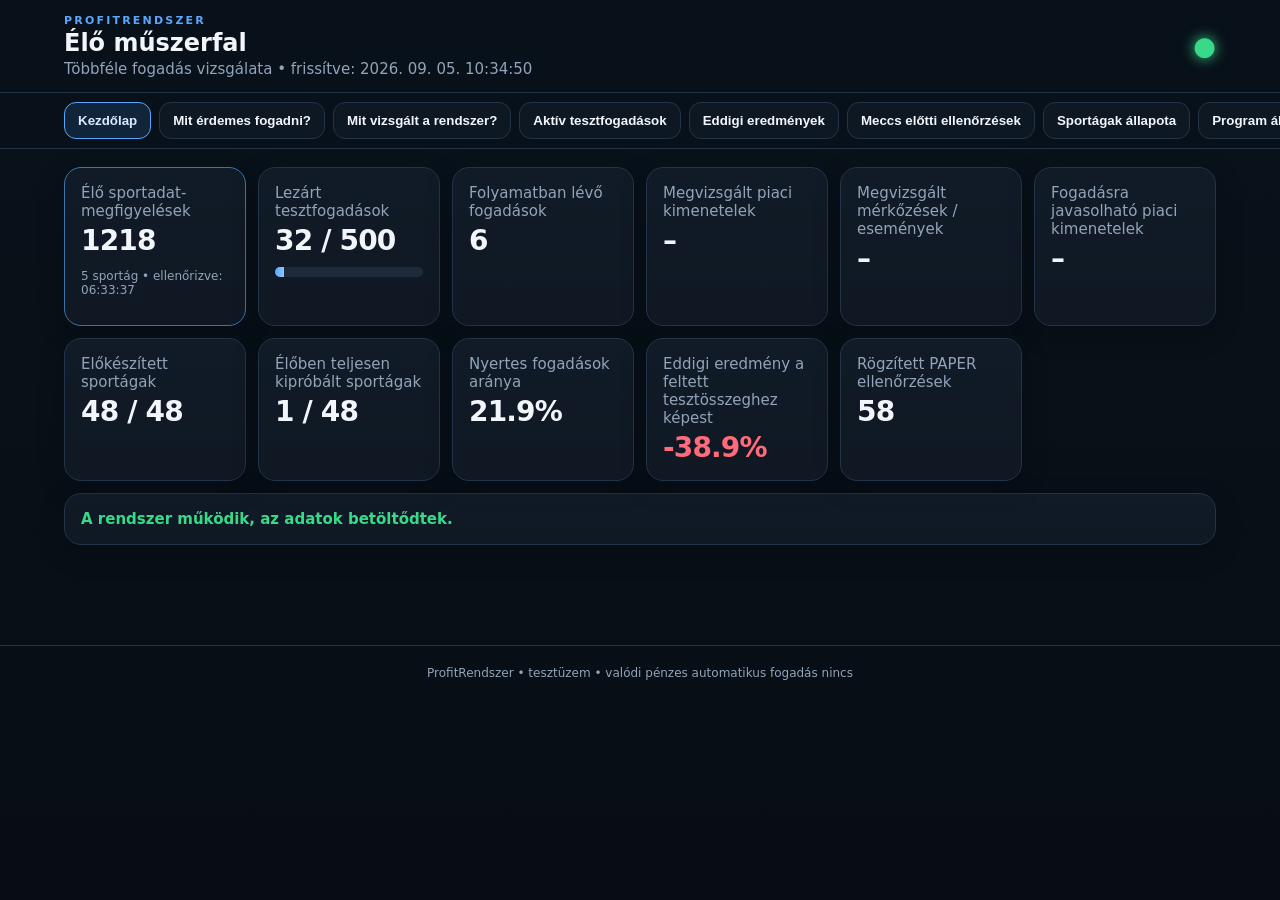
==== commit a51f6def: "Asztali műszerfal egységesítése v13-ra" ====
--- a/index.html
+++ b/index.html
@@ -2,11 +2,11 @@
 <html lang="hu"><head><meta charset="utf-8"><meta name="viewport" content="width=device-width,initial-scale=1,viewport-fit=cover"><meta name="theme-color" content="#0b1017"><meta name="apple-mobile-web-app-capable" content="yes"><meta name="apple-mobile-web-app-status-bar-style" content="black-translucent"><meta name="apple-mobile-web-app-title" content="ProfitRendszer"><title>ProfitRendszer</title><link rel="manifest" href="manifest.webmanifest"><link rel="stylesheet" href="style.css?v=9"></head><body>
 <header class="topbar"><div><div class="eyebrow">PROFITRENDSZER</div><h1>Élő műszerfal</h1><div class="muted">Többféle fogadás vizsgálata • <span id="frissites">adatok betöltése…</span></div></div><div id="rendszerjelzo" class="statusdot">●</div></header>
 <nav class="tabs"><button class="active" data-tab="attekintes">Kezdőlap</button><button data-tab="ajanlasok">Mit érdemes fogadni?</button><button data-tab="piacok">Mit vizsgált a rendszer?</button><button data-tab="mai">Aktív tesztfogadások</button><button data-tab="eredmeny">Eddigi eredmények</button><button data-tab="ido">Meccs előtti ellenőrzések</button><button data-tab="sportok">Sportágak állapota</button><button data-tab="rendszer">Program állapota</button></nav><main>
-<section class="hero active" id="attekintes"><div class="grid stats"><div class="card accent"><div class="muted">Lezárt tesztfogadások</div><div class="value" id="minta">0 / 500</div><div class="bar"><i id="bar" style="width:0%"></i></div></div><div class="card"><div class="muted">Folyamatban lévő fogadások</div><div class="value" id="nyitott">0</div></div><div class="card"><div class="muted">Megvizsgált fogadási lehetőségek</div><div class="value" id="piacdb">–</div></div><div class="card"><div class="muted">Fogadásra javasolható lehetőségek</div><div class="value" id="ajanlhatoDb">–</div></div><div class="card"><div class="muted">Előkészített sportágak</div><div class="value" id="sport48">48 / 48</div></div><div class="card"><div class="muted">Élőben teljesen kipróbált sportágak</div><div class="value" id="sportelo">2 / 48</div></div><div class="card"><div class="muted">Nyertes fogadások aránya</div><div class="value" id="talalat">–</div></div><div class="card"><div class="muted">Eddigi eredmény a feltett tesztösszeghez képest</div><div class="value" id="penz">–</div></div><div class="card"><div class="muted">Rögzített ellenőrzések</div><div class="value" id="meresdb">0</div></div></div><div class="card notice" id="foallapot">Adatok betöltése…</div></section>
-<section id="ajanlasok"><div class="sectionhead"><h2>Mit érdemes fogadni?</h2></div><div class="card"><p class="muted">A rendszer nem csak azt nézi, ki nyer. Összehasonlítja a győztest, hendikepet, gól/pont határokat, szögleteket, lapokat, játékosfogadásokat és minden olyan fogadási formát, amelyhez elég megbízható adat van.</p></div><div class="card spaced"><h2>Mit jelent a „fogadás várható értéke”?</h2><p><b>Egyszerűen azt mutatja, hogy a szorzó mennyire kedvező ahhoz képest, amekkora esélyt a rendszer számol.</b></p><p class="muted">Példa: ha egy kimenetelre 2,00 a szorzó, az nagyjából 50%-os piaci esélyt jelent. Ha a rendszer megbízható adatokból 60%-os esélyt számol, akkor a fogadás hosszú távon kedvező lehet. Ez nem azt jelenti, hogy az adott fogadás biztosan nyer; azt jelenti, hogy sok hasonló fogadás esetén elméletileg több pénz jöhet vissza, mint amennyit feltettünk. A pozitív érték ezért fontos, de önmagában nem elég: az adatminőségnek és a modell megbízhatóságának is megfelelőnek kell lennie.</p></div><div id="ajanlasKartyak" class="bets"></div></section>
-<section id="piacok"><div class="sectionhead"><h2>Mit vizsgált a rendszer?</h2></div><div class="grid"><div class="card"><div class="muted">Összes megvizsgált lehetőség</div><div class="value" id="piacOsszes">–</div></div><div class="card"><div class="muted">Van hozzá elég adat</div><div class="value" id="piacAdatos">–</div></div><div class="card"><div class="muted">Biztonsági okból kihagyva</div><div class="value" id="piacKizart">–</div></div><div class="card"><div class="muted">Fogadásra javasolható</div><div class="value ok" id="piacAjanlhato">–</div></div></div><div class="card spaced"><h2>Megvizsgált fogadási fajták</h2><div id="piacKategoriak"></div></div><div class="card spaced"><h2>Miért maradt ki valami?</h2><div id="piacHibak"></div></div></section>
+<section class="hero active" id="attekintes"><div class="grid stats"><div class="card accent"><div class="muted">Élő sportadat-megfigyelések</div><div class="value" id="eloadatdb">–</div><p class="muted mini" id="eloadatido">élő adatok betöltése…</p></div><div class="card"><div class="muted">Lezárt tesztfogadások</div><div class="value" id="minta">0 / 500</div><div class="bar"><i id="bar" style="width:0%"></i></div></div><div class="card"><div class="muted">Folyamatban lévő fogadások</div><div class="value" id="nyitott">0</div></div><div class="card"><div class="muted">Megvizsgált piaci kimenetelek</div><div class="value" id="piacdb">–</div></div><div class="card"><div class="muted">Megvizsgált mérkőzések / események</div><div class="value" id="esemenydb">–</div></div><div class="card"><div class="muted">Fogadásra javasolható piaci kimenetelek</div><div class="value" id="ajanlhatoDb">–</div></div><div class="card"><div class="muted">Előkészített sportágak</div><div class="value" id="sport48">48 / 48</div></div><div class="card"><div class="muted">Élőben teljesen kipróbált sportágak</div><div class="value" id="sportelo">0 / 48</div></div><div class="card"><div class="muted">Nyertes fogadások aránya</div><div class="value" id="talalat">–</div></div><div class="card"><div class="muted">Eddigi eredmény a feltett tesztösszeghez képest</div><div class="value" id="penz">–</div></div><div class="card"><div class="muted">Rögzített PAPER ellenőrzések</div><div class="value" id="meresdb">0</div></div></div><div class="card notice" id="foallapot">Adatok betöltése…</div></section>
+<section id="ajanlasok"><div class="sectionhead"><h2>Mit érdemes fogadni?</h2></div><div class="card"><p class="muted">A rendszer nem csak azt nézi, ki nyer. Összehasonlítja a győztest, hendikepet, gól/pont határokat, szögleteket, lapokat, játékosfogadásokat és minden olyan fogadási formát, amelyhez elég megbízható adat van.</p></div><div class="card spaced"><h2>Mit jelent a „fogadás várható értéke”?</h2><p><b>Egyszerűen azt mutatja, hogy a szorzó mennyire kedvező ahhoz képest, amekkora esélyt a rendszer számol.</b></p><p class="muted">Példa: ha egy kimenetelre 2,00 a szorzó, az nagyjából 50%-os piaci esélyt jelent. Ha a rendszer megbízható adatokból 60%-os esélyt számol, akkor a fogadás hosszú távon kedvező lehet. Ez nem azt jelenti, hogy az adott fogadás biztosan nyer; azt jelenti, hogy sok hasonló fogadás esetén elméletileg több pénz jöhet vissza, mint amennyit feltettünk. A pozitív érték ezért fontos, de önmagában nem elég: az adatminőségnek és a saját esélybecslés megbízhatóságának is megfelelőnek kell lennie.</p></div><div id="ajanlasKartyak" class="bets"></div></section>
+<section id="piacok"><div class="sectionhead"><h2>Mit vizsgált a rendszer?</h2></div><div class="grid"><div class="card"><div class="muted">Összes megvizsgált piaci kimenetel</div><div class="value" id="piacOsszes">–</div></div><div class="card"><div class="muted">Külön mérkőzések / események</div><div class="value" id="esemenyOsszes">–</div></div><div class="card"><div class="muted">Van hozzá elég adat</div><div class="value" id="piacAdatos">–</div></div><div class="card"><div class="muted">Biztonsági okból kihagyva</div><div class="value" id="piacKizart">–</div></div><div class="card"><div class="muted">Fogadásra javasolható</div><div class="value ok" id="piacAjanlhato">–</div></div></div><div class="card spaced"><h2>Megvizsgált piaci kimenetelek típusonként</h2><div id="piacKategoriak"></div></div><div class="card spaced"><h2>Miért maradt ki valami?</h2><div id="piacHibak"></div></div></section>
 <section id="mai"><div class="sectionhead"><h2>Aktív tesztfogadások</h2></div><div id="kartyak" class="bets"></div></section>
 <section id="eredmeny"><div class="grid"><div class="card"><div class="muted">Nyertes</div><div class="value ok" id="nyert">0</div></div><div class="card"><div class="muted">Vesztes</div><div class="value bad" id="vesztett">0</div></div><div class="card"><div class="muted">Lezárt</div><div class="value" id="lezart">0</div></div><div class="card"><div class="muted">Még szükséges az 500-hoz</div><div class="value" id="hatra">500</div></div></div><div class="card spaced"><h2>500 fogadásos próba</h2><p class="muted" id="validacio"></p></div><div class="card spaced"><h2>Lezárt tesztfogadások</h2><div id="lezartlista"></div></div></section>
 <section id="ido"><div class="card"><h2>Meccs előtti ellenőrzések</h2><div class="timeline" id="timeline"></div><p class="muted mini" id="meresosszefoglalo"></p><div id="mereslista"></div></div></section>
 <section id="sportok"><div class="card"><h2>Sportágak állapota</h2><div id="sportosszefoglalo" class="grid"></div><div id="sportlista48"></div></div></section>
-<section id="rendszer"><div class="grid"><div class="card"><h2>Program állapota</h2><div class="value ok" id="statusz">BETÖLTÉS</div><p class="muted" id="megjegyzes"></p></div><div class="card"><h2>A próbában már szereplő sportágak</h2><div class="value" id="sportdb">0</div><p class="muted" id="sportlista"></p></div><div class="card"><h2>Adatok ellenőrzése</h2><div class="value" id="integritas">–</div><p class="muted" id="integritasinfo">Ellenőrzés folyamatban.</p></div><div class="card"><h2>Adatok egyezése</h2><div class="value" id="szamlalo">–</div><p class="muted">A két független számlálás összehasonlítása.</p></div><div class="card"><h2>Műszerfal verzió</h2><div class="value ok">9</div><p class="muted">Közérthetőbb, felső menüs felület.</p></div></div></section></main><footer>ProfitRendszer • tesztüzem • valódi pénzes automatikus fogadás nincs</footer><script src="app.js?v=9"></script><script src="markets.js?v=2"></script><script src="ui.js?v=9"></script></body></html>+<section id="rendszer"><div class="grid"><div class="card"><h2>Program állapota</h2><div class="value ok" id="statusz">BETÖLTÉS</div><p class="muted" id="megjegyzes"></p></div><div class="card"><h2>A próbában már szereplő sportágak</h2><div class="value" id="sportdb">0</div><p class="muted" id="sportlista"></p></div><div class="card"><h2>Adatok ellenőrzése</h2><div class="value" id="integritas">–</div><p class="muted" id="integritasinfo">Ellenőrzés folyamatban.</p></div><div class="card"><h2>Adatok egyezése</h2><div class="value" id="szamlalo">–</div><p class="muted">A két független számlálás összehasonlítása.</p></div><div class="card"><h2>Műszerfal verzió</h2><div class="value ok">13</div><p class="muted">Öntanulás, kódjelzés és külön esemény/piaci-kimenetel számlálás.</p></div></div></section></main><footer>ProfitRendszer • tesztüzem • valódi pénzes automatikus fogadás nincs</footer><script src="app.js?v=9"></script><script src="markets.js?v=13"></script><script src="ui.js?v=13"></script></body></html>
--- a/style.css
+++ b/style.css
@@ -1 +1 @@
-:root{--bg:#081018;--panel:#111b27;--panel2:#0d1620;--line:#233349;--text:#f2f6fb;--muted:#91a4ba;--ok:#39d98a;--bad:#ff6b7a;--accent:#59a7ff;--warn:#ffc861}*{box-sizing:border-box}html{background:var(--bg)}body{margin:0;background:linear-gradient(180deg,#09111a 0,#081018 45%,#070d13 100%);color:var(--text);font:15px system-ui,-apple-system,BlinkMacSystemFont,"Segoe UI",Arial,sans-serif;min-height:100vh}.topbar{position:sticky;top:0;z-index:20;padding:calc(14px + env(safe-area-inset-top)) 5% 14px;background:#09111af2;border-bottom:1px solid var(--line);backdrop-filter:blur(14px);display:flex;justify-content:space-between;gap:20px;align-items:center}.eyebrow{font-size:11px;letter-spacing:.2em;color:var(--accent);font-weight:800}.topbar h1{margin:2px 0 3px;font-size:24px}.statusdot{font-size:26px;color:var(--ok);filter:drop-shadow(0 0 7px currentColor)}main{max-width:1280px;margin:auto;padding:18px 5% 100px}h2,h3{margin-top:0}.muted{color:var(--muted)}.mini{font-size:12px}.grid{display:grid;grid-template-columns:repeat(auto-fit,minmax(180px,1fr));gap:12px}.card,.bet{background:linear-gradient(180deg,var(--panel),#0f1823);border:1px solid var(--line);border-radius:17px;padding:16px;box-shadow:0 8px 28px #0003}.card.accent{border-color:#3b74ad}.value{font-size:28px;font-weight:850;letter-spacing:-.03em;margin-top:4px}.ok{color:var(--ok)}.bad{color:var(--bad)}.warn{color:var(--warn)}.bar{height:10px;background:#1d2a39;border-radius:20px;overflow:hidden;margin-top:10px}.bar i{display:block;height:100%;background:linear-gradient(90deg,var(--accent),#8cc7ff);width:0}.notice{margin-top:12px;font-weight:700}.tabs{position:sticky;top:92px;z-index:10;display:flex;gap:8px;overflow:auto;margin:18px 0;padding:8px 0;background:linear-gradient(180deg,var(--bg) 60%,transparent);scrollbar-width:none}.tabs::-webkit-scrollbar{display:none}button{border:1px solid var(--line);background:#0e1823;color:var(--text);border-radius:12px;padding:10px 13px;white-space:nowrap;cursor:pointer;font-weight:700}button.active{border-color:var(--accent);color:#d9ebff;background:#10243a}section{display:none}section.active{display:block}.sectionhead{display:flex;align-items:end;justify-content:space-between;gap:20px;margin-bottom:12px}.sectionhead h2{margin:0}.bets{display:grid;grid-template-columns:repeat(auto-fit,minmax(290px,1fr));gap:12px}.facts{display:grid;grid-template-columns:repeat(2,minmax(0,1fr));gap:8px}.fact{background:var(--panel2);border:1px solid #1d2a39;border-radius:11px;padding:9px;color:var(--muted)}.fact b{display:block;font-size:16px;color:var(--text);margin-top:2px;overflow-wrap:anywhere}.pill{display:inline-block;padding:4px 8px;border-radius:20px;background:#1a293a;font-size:12px;margin:2px}.rank{float:right;background:var(--accent);color:#07101b;border-radius:20px;padding:5px 10px;font-weight:900}.timeline{display:grid;grid-template-columns:repeat(7,1fr);gap:6px;margin:12px 0}.tp{text-align:center;background:var(--panel2);border:1px solid var(--line);border-radius:10px;padding:10px 3px}.tp.have{border-color:var(--ok);box-shadow:inset 0 0 0 1px #39d98a30}.empty{padding:30px;text-align:center;color:var(--muted)}details{margin:8px 0;background:var(--panel2);border:1px solid #1e2c3c;border-radius:11px;padding:10px}summary{cursor:pointer;font-weight:750}.spaced{margin-top:12px}.sportfilters{display:flex;gap:7px;overflow:auto;margin:14px 0 8px}.sportrow.hidden{display:none}footer{padding:20px 5% calc(20px + env(safe-area-inset-bottom));text-align:center;color:var(--muted);font-size:12px;border-top:1px solid var(--line)}@media(max-width:700px){main{padding-left:14px;padding-right:14px}.topbar{padding-left:14px;padding-right:14px}.topbar h1{font-size:21px}.tabs{top:85px}.value{font-size:24px}.stats{grid-template-columns:repeat(2,minmax(0,1fr))}.timeline{grid-template-columns:repeat(4,1fr)}.facts{grid-template-columns:1fr 1fr}.sectionhead{display:block}.sectionhead .muted{display:block;margin-top:4px}}@media(max-width:390px){.facts{grid-template-columns:1fr}.stats{grid-template-columns:1fr 1fr}.value{font-size:22px}}+:root{--bg:#081018;--panel:#111b27;--panel2:#0d1620;--line:#233349;--text:#f2f6fb;--muted:#91a4ba;--ok:#39d98a;--bad:#ff6b7a;--accent:#59a7ff;--warn:#ffc861}*{box-sizing:border-box}html{background:var(--bg)}body{margin:0;background:linear-gradient(180deg,#09111a 0,#081018 45%,#070d13 100%);color:var(--text);font:15px system-ui,-apple-system,BlinkMacSystemFont,"Segoe UI",Arial,sans-serif;min-height:100vh}.topbar{position:sticky;top:0;z-index:20;padding:calc(14px + env(safe-area-inset-top)) 5% 14px;background:#09111af2;border-bottom:1px solid var(--line);backdrop-filter:blur(14px);display:flex;justify-content:space-between;gap:20px;align-items:center}.eyebrow{font-size:11px;letter-spacing:.2em;color:var(--accent);font-weight:800}.topbar h1{margin:2px 0 3px;font-size:24px}.statusdot{font-size:26px;color:var(--ok);filter:drop-shadow(0 0 7px currentColor)}.tabs{position:sticky;top:82px;z-index:19;display:flex;gap:8px;overflow:auto;margin:0;padding:9px 5%;background:#09111af7;border-bottom:1px solid var(--line);backdrop-filter:blur(14px);scrollbar-width:none}.tabs::-webkit-scrollbar{display:none}main{max-width:1280px;margin:auto;padding:18px 5% 100px}h2,h3{margin-top:0}.muted{color:var(--muted)}.mini{font-size:12px}.grid{display:grid;grid-template-columns:repeat(auto-fit,minmax(180px,1fr));gap:12px}.card,.bet{background:linear-gradient(180deg,var(--panel),#0f1823);border:1px solid var(--line);border-radius:17px;padding:16px;box-shadow:0 8px 28px #0003}.card.accent{border-color:#3b74ad}.value{font-size:28px;font-weight:850;letter-spacing:-.03em;margin-top:4px}.ok{color:var(--ok)}.bad{color:var(--bad)}.warn{color:var(--warn)}.bar{height:10px;background:#1d2a39;border-radius:20px;overflow:hidden;margin-top:10px}.bar i{display:block;height:100%;background:linear-gradient(90deg,var(--accent),#8cc7ff);width:0}.notice{margin-top:12px;font-weight:700}button{border:1px solid var(--line);background:#0e1823;color:var(--text);border-radius:12px;padding:10px 13px;white-space:nowrap;cursor:pointer;font-weight:700}button.active{border-color:var(--accent);color:#d9ebff;background:#10243a}section{display:none}section.active{display:block}.sectionhead{display:flex;align-items:end;justify-content:space-between;gap:20px;margin-bottom:12px}.sectionhead h2{margin:0}.bets{display:grid;grid-template-columns:repeat(auto-fit,minmax(290px,1fr));gap:12px}.facts{display:grid;grid-template-columns:repeat(2,minmax(0,1fr));gap:8px}.fact{background:var(--panel2);border:1px solid #1d2a39;border-radius:11px;padding:9px;color:var(--muted)}.fact b{display:block;font-size:16px;color:var(--text);margin-top:2px;overflow-wrap:anywhere}.pill{display:inline-block;padding:4px 8px;border-radius:20px;background:#1a293a;font-size:12px;margin:2px}.rank{float:right;background:var(--accent);color:#07101b;border-radius:20px;padding:5px 10px;font-weight:900}.timeline{display:grid;grid-template-columns:repeat(7,1fr);gap:6px;margin:12px 0}.tp{text-align:center;background:var(--panel2);border:1px solid var(--line);border-radius:10px;padding:10px 3px}.tp.have{border-color:var(--ok);box-shadow:inset 0 0 0 1px #39d98a30}.empty{padding:30px;text-align:center;color:var(--muted)}details{margin:8px 0;background:var(--panel2);border:1px solid #1e2c3c;border-radius:11px;padding:10px}summary{cursor:pointer;font-weight:750}.spaced{margin-top:12px}.sportfilters{display:flex;gap:7px;overflow:auto;margin:14px 0 8px}.sportrow.hidden{display:none}footer{padding:20px 5% calc(20px + env(safe-area-inset-bottom));text-align:center;color:var(--muted);font-size:12px;border-top:1px solid var(--line)}@media(max-width:700px){main{padding-left:14px;padding-right:14px}.topbar{padding-left:14px;padding-right:14px}.topbar h1{font-size:21px}.tabs{top:78px;padding-left:14px;padding-right:14px}.value{font-size:24px}.stats{grid-template-columns:repeat(2,minmax(0,1fr))}.timeline{grid-template-columns:repeat(4,1fr)}.facts{grid-template-columns:1fr 1fr}.sectionhead{display:block}.sectionhead .muted{display:block;margin-top:4px}}@media(max-width:390px){.facts{grid-template-columns:1fr}.stats{grid-template-columns:1fr 1fr}.value{font-size:22px}}
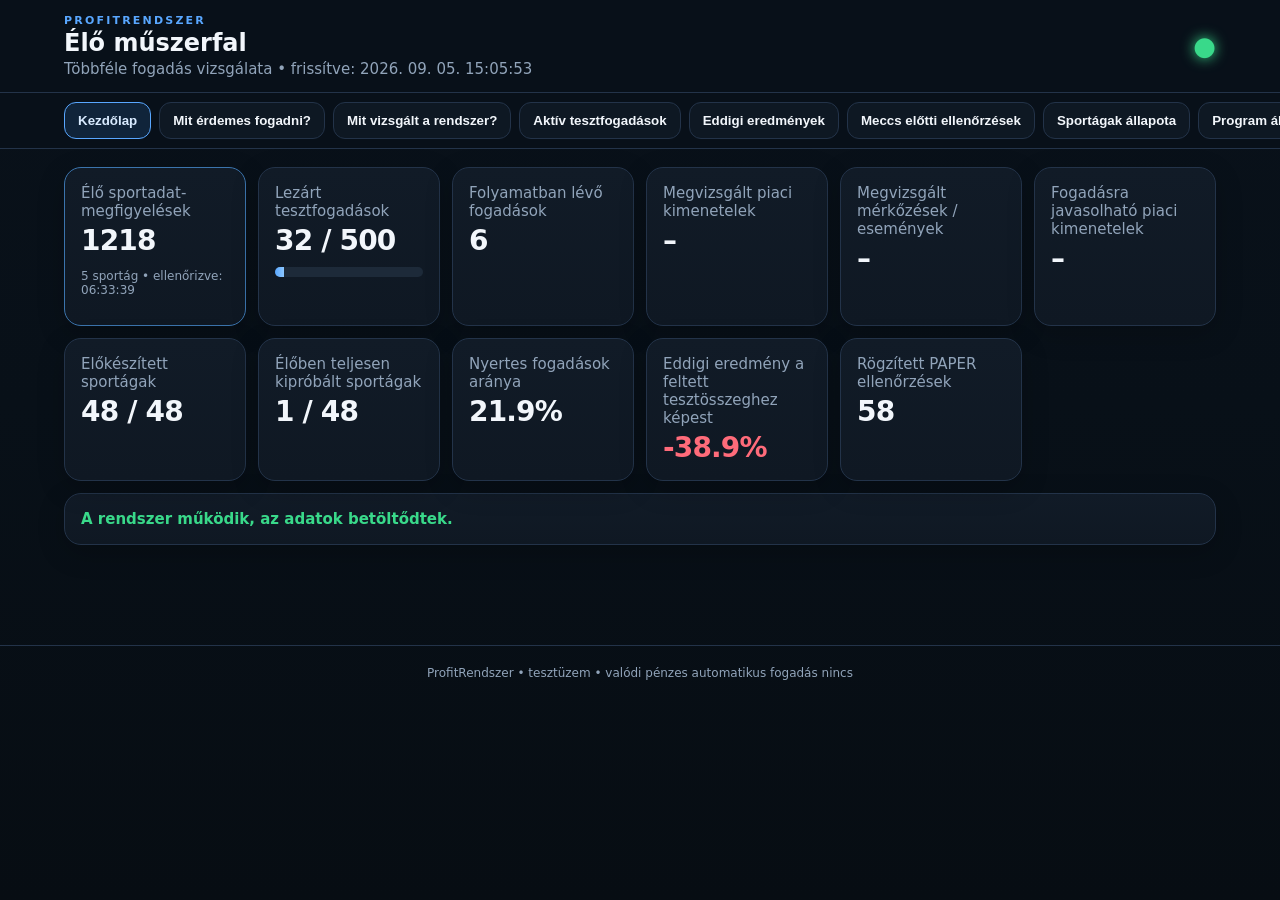
==== commit e4d5256b: "Műszerfal webes belépő egységesítése v14" ====
--- a/index.html
+++ b/index.html
@@ -1,5 +1,5 @@
 <!doctype html>
-<html lang="hu"><head><meta charset="utf-8"><meta name="viewport" content="width=device-width,initial-scale=1,viewport-fit=cover"><meta name="theme-color" content="#0b1017"><meta name="apple-mobile-web-app-capable" content="yes"><meta name="apple-mobile-web-app-status-bar-style" content="black-translucent"><meta name="apple-mobile-web-app-title" content="ProfitRendszer"><title>ProfitRendszer</title><link rel="manifest" href="manifest.webmanifest"><link rel="stylesheet" href="style.css?v=9"></head><body>
+<html lang="hu"><head><meta charset="utf-8"><meta name="viewport" content="width=device-width,initial-scale=1,viewport-fit=cover"><meta name="theme-color" content="#0b1017"><meta name="apple-mobile-web-app-capable" content="yes"><meta name="apple-mobile-web-app-status-bar-style" content="black-translucent"><meta name="apple-mobile-web-app-title" content="ProfitRendszer"><title>ProfitRendszer</title><link rel="manifest" href="manifest.webmanifest?v=14"><link rel="stylesheet" href="style.css?v=14"></head><body>
 <header class="topbar"><div><div class="eyebrow">PROFITRENDSZER</div><h1>Élő műszerfal</h1><div class="muted">Többféle fogadás vizsgálata • <span id="frissites">adatok betöltése…</span></div></div><div id="rendszerjelzo" class="statusdot">●</div></header>
 <nav class="tabs"><button class="active" data-tab="attekintes">Kezdőlap</button><button data-tab="ajanlasok">Mit érdemes fogadni?</button><button data-tab="piacok">Mit vizsgált a rendszer?</button><button data-tab="mai">Aktív tesztfogadások</button><button data-tab="eredmeny">Eddigi eredmények</button><button data-tab="ido">Meccs előtti ellenőrzések</button><button data-tab="sportok">Sportágak állapota</button><button data-tab="rendszer">Program állapota</button></nav><main>
 <section class="hero active" id="attekintes"><div class="grid stats"><div class="card accent"><div class="muted">Élő sportadat-megfigyelések</div><div class="value" id="eloadatdb">–</div><p class="muted mini" id="eloadatido">élő adatok betöltése…</p></div><div class="card"><div class="muted">Lezárt tesztfogadások</div><div class="value" id="minta">0 / 500</div><div class="bar"><i id="bar" style="width:0%"></i></div></div><div class="card"><div class="muted">Folyamatban lévő fogadások</div><div class="value" id="nyitott">0</div></div><div class="card"><div class="muted">Megvizsgált piaci kimenetelek</div><div class="value" id="piacdb">–</div></div><div class="card"><div class="muted">Megvizsgált mérkőzések / események</div><div class="value" id="esemenydb">–</div></div><div class="card"><div class="muted">Fogadásra javasolható piaci kimenetelek</div><div class="value" id="ajanlhatoDb">–</div></div><div class="card"><div class="muted">Előkészített sportágak</div><div class="value" id="sport48">48 / 48</div></div><div class="card"><div class="muted">Élőben teljesen kipróbált sportágak</div><div class="value" id="sportelo">0 / 48</div></div><div class="card"><div class="muted">Nyertes fogadások aránya</div><div class="value" id="talalat">–</div></div><div class="card"><div class="muted">Eddigi eredmény a feltett tesztösszeghez képest</div><div class="value" id="penz">–</div></div><div class="card"><div class="muted">Rögzített PAPER ellenőrzések</div><div class="value" id="meresdb">0</div></div></div><div class="card notice" id="foallapot">Adatok betöltése…</div></section>
@@ -9,4 +9,4 @@
 <section id="eredmeny"><div class="grid"><div class="card"><div class="muted">Nyertes</div><div class="value ok" id="nyert">0</div></div><div class="card"><div class="muted">Vesztes</div><div class="value bad" id="vesztett">0</div></div><div class="card"><div class="muted">Lezárt</div><div class="value" id="lezart">0</div></div><div class="card"><div class="muted">Még szükséges az 500-hoz</div><div class="value" id="hatra">500</div></div></div><div class="card spaced"><h2>500 fogadásos próba</h2><p class="muted" id="validacio"></p></div><div class="card spaced"><h2>Lezárt tesztfogadások</h2><div id="lezartlista"></div></div></section>
 <section id="ido"><div class="card"><h2>Meccs előtti ellenőrzések</h2><div class="timeline" id="timeline"></div><p class="muted mini" id="meresosszefoglalo"></p><div id="mereslista"></div></div></section>
 <section id="sportok"><div class="card"><h2>Sportágak állapota</h2><div id="sportosszefoglalo" class="grid"></div><div id="sportlista48"></div></div></section>
-<section id="rendszer"><div class="grid"><div class="card"><h2>Program állapota</h2><div class="value ok" id="statusz">BETÖLTÉS</div><p class="muted" id="megjegyzes"></p></div><div class="card"><h2>A próbában már szereplő sportágak</h2><div class="value" id="sportdb">0</div><p class="muted" id="sportlista"></p></div><div class="card"><h2>Adatok ellenőrzése</h2><div class="value" id="integritas">–</div><p class="muted" id="integritasinfo">Ellenőrzés folyamatban.</p></div><div class="card"><h2>Adatok egyezése</h2><div class="value" id="szamlalo">–</div><p class="muted">A két független számlálás összehasonlítása.</p></div><div class="card"><h2>Műszerfal verzió</h2><div class="value ok">13</div><p class="muted">Öntanulás, kódjelzés és külön esemény/piaci-kimenetel számlálás.</p></div></div></section></main><footer>ProfitRendszer • tesztüzem • valódi pénzes automatikus fogadás nincs</footer><script src="app.js?v=9"></script><script src="markets.js?v=13"></script><script src="ui.js?v=13"></script></body></html>+<section id="rendszer"><div class="grid"><div class="card"><h2>Program állapota</h2><div class="value ok" id="statusz">BETÖLTÉS</div><p class="muted" id="megjegyzes"></p></div><div class="card"><h2>A próbában már szereplő sportágak</h2><div class="value" id="sportdb">0</div><p class="muted" id="sportlista"></p></div><div class="card"><h2>Adatok ellenőrzése</h2><div class="value" id="integritas">–</div><p class="muted" id="integritasinfo">Ellenőrzés folyamatban.</p></div><div class="card"><h2>Adatok egyezése</h2><div class="value" id="szamlalo">–</div><p class="muted">A két független számlálás összehasonlítása.</p></div><div class="card"><h2>Műszerfal verzió</h2><div class="value ok">14</div><p class="muted">Gyorsítótár-kényszerfrissítés és egységes kliensverzió.</p></div></div></section></main><footer>ProfitRendszer • tesztüzem • valódi pénzes automatikus fogadás nincs</footer><script src="app.js?v=14"></script><script src="markets.js?v=14"></script><script src="ui.js?v=14"></script></body></html>
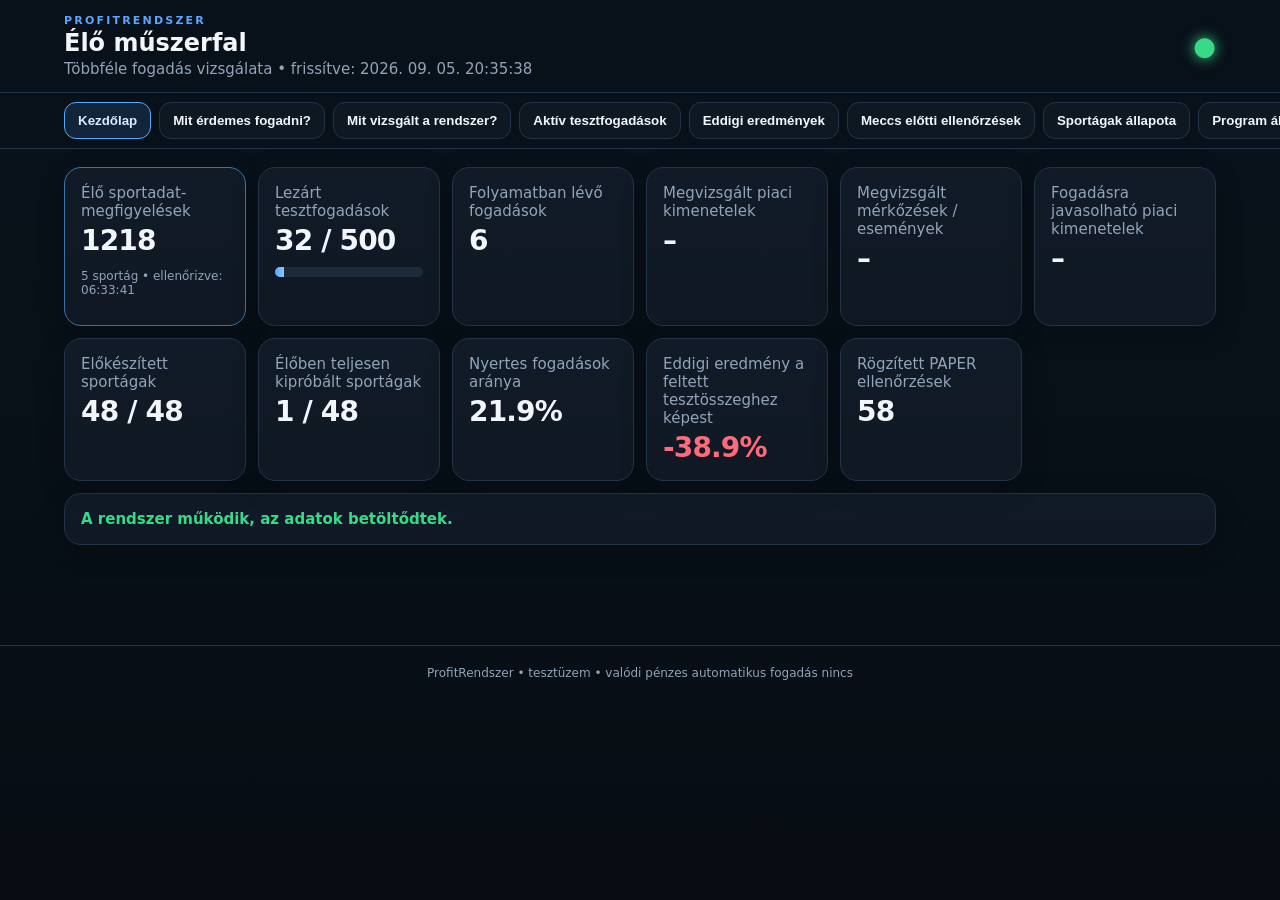
==== commit a8104cbf: "Frissíts azonnal az app visszanyitásakor és emeld a kliensverziót v15-re" ====
--- a/index.html
+++ b/index.html
@@ -1,5 +1,5 @@
 <!doctype html>
-<html lang="hu"><head><meta charset="utf-8"><meta name="viewport" content="width=device-width,initial-scale=1,viewport-fit=cover"><meta name="theme-color" content="#0b1017"><meta name="apple-mobile-web-app-capable" content="yes"><meta name="apple-mobile-web-app-status-bar-style" content="black-translucent"><meta name="apple-mobile-web-app-title" content="ProfitRendszer"><title>ProfitRendszer</title><link rel="manifest" href="manifest.webmanifest?v=14"><link rel="stylesheet" href="style.css?v=14"></head><body>
+<html lang="hu"><head><meta charset="utf-8"><meta name="viewport" content="width=device-width,initial-scale=1,viewport-fit=cover"><meta name="theme-color" content="#0b1017"><meta name="apple-mobile-web-app-capable" content="yes"><meta name="apple-mobile-web-app-status-bar-style" content="black-translucent"><meta name="apple-mobile-web-app-title" content="ProfitRendszer"><title>ProfitRendszer</title><link rel="manifest" href="manifest.webmanifest?v=15"><link rel="stylesheet" href="style.css?v=15"></head><body>
 <header class="topbar"><div><div class="eyebrow">PROFITRENDSZER</div><h1>Élő műszerfal</h1><div class="muted">Többféle fogadás vizsgálata • <span id="frissites">adatok betöltése…</span></div></div><div id="rendszerjelzo" class="statusdot">●</div></header>
 <nav class="tabs"><button class="active" data-tab="attekintes">Kezdőlap</button><button data-tab="ajanlasok">Mit érdemes fogadni?</button><button data-tab="piacok">Mit vizsgált a rendszer?</button><button data-tab="mai">Aktív tesztfogadások</button><button data-tab="eredmeny">Eddigi eredmények</button><button data-tab="ido">Meccs előtti ellenőrzések</button><button data-tab="sportok">Sportágak állapota</button><button data-tab="rendszer">Program állapota</button></nav><main>
 <section class="hero active" id="attekintes"><div class="grid stats"><div class="card accent"><div class="muted">Élő sportadat-megfigyelések</div><div class="value" id="eloadatdb">–</div><p class="muted mini" id="eloadatido">élő adatok betöltése…</p></div><div class="card"><div class="muted">Lezárt tesztfogadások</div><div class="value" id="minta">0 / 500</div><div class="bar"><i id="bar" style="width:0%"></i></div></div><div class="card"><div class="muted">Folyamatban lévő fogadások</div><div class="value" id="nyitott">0</div></div><div class="card"><div class="muted">Megvizsgált piaci kimenetelek</div><div class="value" id="piacdb">–</div></div><div class="card"><div class="muted">Megvizsgált mérkőzések / események</div><div class="value" id="esemenydb">–</div></div><div class="card"><div class="muted">Fogadásra javasolható piaci kimenetelek</div><div class="value" id="ajanlhatoDb">–</div></div><div class="card"><div class="muted">Előkészített sportágak</div><div class="value" id="sport48">48 / 48</div></div><div class="card"><div class="muted">Élőben teljesen kipróbált sportágak</div><div class="value" id="sportelo">0 / 48</div></div><div class="card"><div class="muted">Nyertes fogadások aránya</div><div class="value" id="talalat">–</div></div><div class="card"><div class="muted">Eddigi eredmény a feltett tesztösszeghez képest</div><div class="value" id="penz">–</div></div><div class="card"><div class="muted">Rögzített PAPER ellenőrzések</div><div class="value" id="meresdb">0</div></div></div><div class="card notice" id="foallapot">Adatok betöltése…</div></section>
@@ -9,4 +9,4 @@
 <section id="eredmeny"><div class="grid"><div class="card"><div class="muted">Nyertes</div><div class="value ok" id="nyert">0</div></div><div class="card"><div class="muted">Vesztes</div><div class="value bad" id="vesztett">0</div></div><div class="card"><div class="muted">Lezárt</div><div class="value" id="lezart">0</div></div><div class="card"><div class="muted">Még szükséges az 500-hoz</div><div class="value" id="hatra">500</div></div></div><div class="card spaced"><h2>500 fogadásos próba</h2><p class="muted" id="validacio"></p></div><div class="card spaced"><h2>Lezárt tesztfogadások</h2><div id="lezartlista"></div></div></section>
 <section id="ido"><div class="card"><h2>Meccs előtti ellenőrzések</h2><div class="timeline" id="timeline"></div><p class="muted mini" id="meresosszefoglalo"></p><div id="mereslista"></div></div></section>
 <section id="sportok"><div class="card"><h2>Sportágak állapota</h2><div id="sportosszefoglalo" class="grid"></div><div id="sportlista48"></div></div></section>
-<section id="rendszer"><div class="grid"><div class="card"><h2>Program állapota</h2><div class="value ok" id="statusz">BETÖLTÉS</div><p class="muted" id="megjegyzes"></p></div><div class="card"><h2>A próbában már szereplő sportágak</h2><div class="value" id="sportdb">0</div><p class="muted" id="sportlista"></p></div><div class="card"><h2>Adatok ellenőrzése</h2><div class="value" id="integritas">–</div><p class="muted" id="integritasinfo">Ellenőrzés folyamatban.</p></div><div class="card"><h2>Adatok egyezése</h2><div class="value" id="szamlalo">–</div><p class="muted">A két független számlálás összehasonlítása.</p></div><div class="card"><h2>Műszerfal verzió</h2><div class="value ok">14</div><p class="muted">Gyorsítótár-kényszerfrissítés és egységes kliensverzió.</p></div></div></section></main><footer>ProfitRendszer • tesztüzem • valódi pénzes automatikus fogadás nincs</footer><script src="app.js?v=14"></script><script src="markets.js?v=14"></script><script src="ui.js?v=14"></script></body></html>+<section id="rendszer"><div class="grid"><div class="card"><h2>Program állapota</h2><div class="value ok" id="statusz">BETÖLTÉS</div><p class="muted" id="megjegyzes"></p></div><div class="card"><h2>A próbában már szereplő sportágak</h2><div class="value" id="sportdb">0</div><p class="muted" id="sportlista"></p></div><div class="card"><h2>Adatok ellenőrzése</h2><div class="value" id="integritas">–</div><p class="muted" id="integritasinfo">Ellenőrzés folyamatban.</p></div><div class="card"><h2>Adatok egyezése</h2><div class="value" id="szamlalo">–</div><p class="muted">A két független számlálás összehasonlítása.</p></div><div class="card"><h2>Műszerfal verzió</h2><div class="value ok">15</div><p class="muted">Mobilos visszatéréskori azonnali frissítés és kényszerített kliensverzió.</p></div></div></section></main><footer>ProfitRendszer • tesztüzem • valódi pénzes automatikus fogadás nincs</footer><script src="app.js?v=15"></script><script src="markets.js?v=15"></script><script src="ui.js?v=15"></script><script>document.addEventListener('visibilitychange',()=>{if(document.visibilityState==='visible'&&typeof load==='function')load()});window.addEventListener('pageshow',()=>{if(typeof load==='function')load()});</script></body></html>
